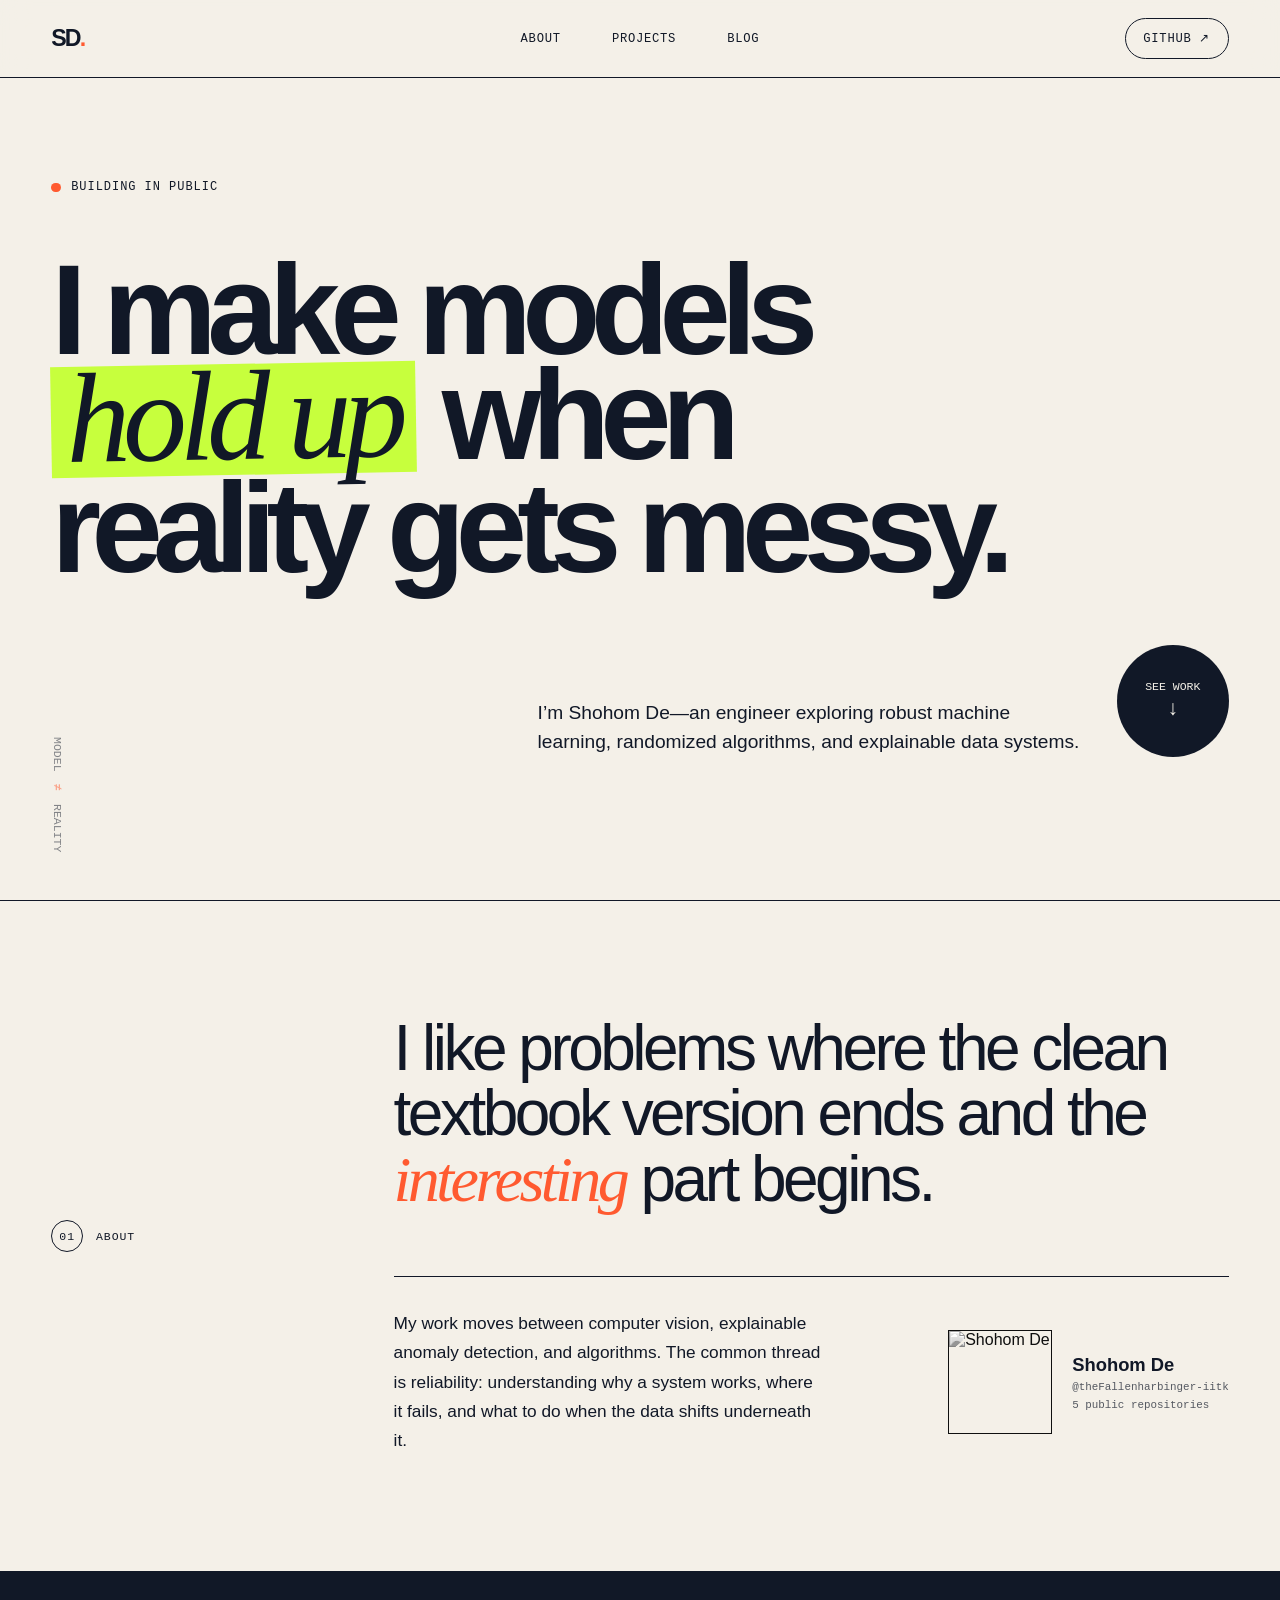
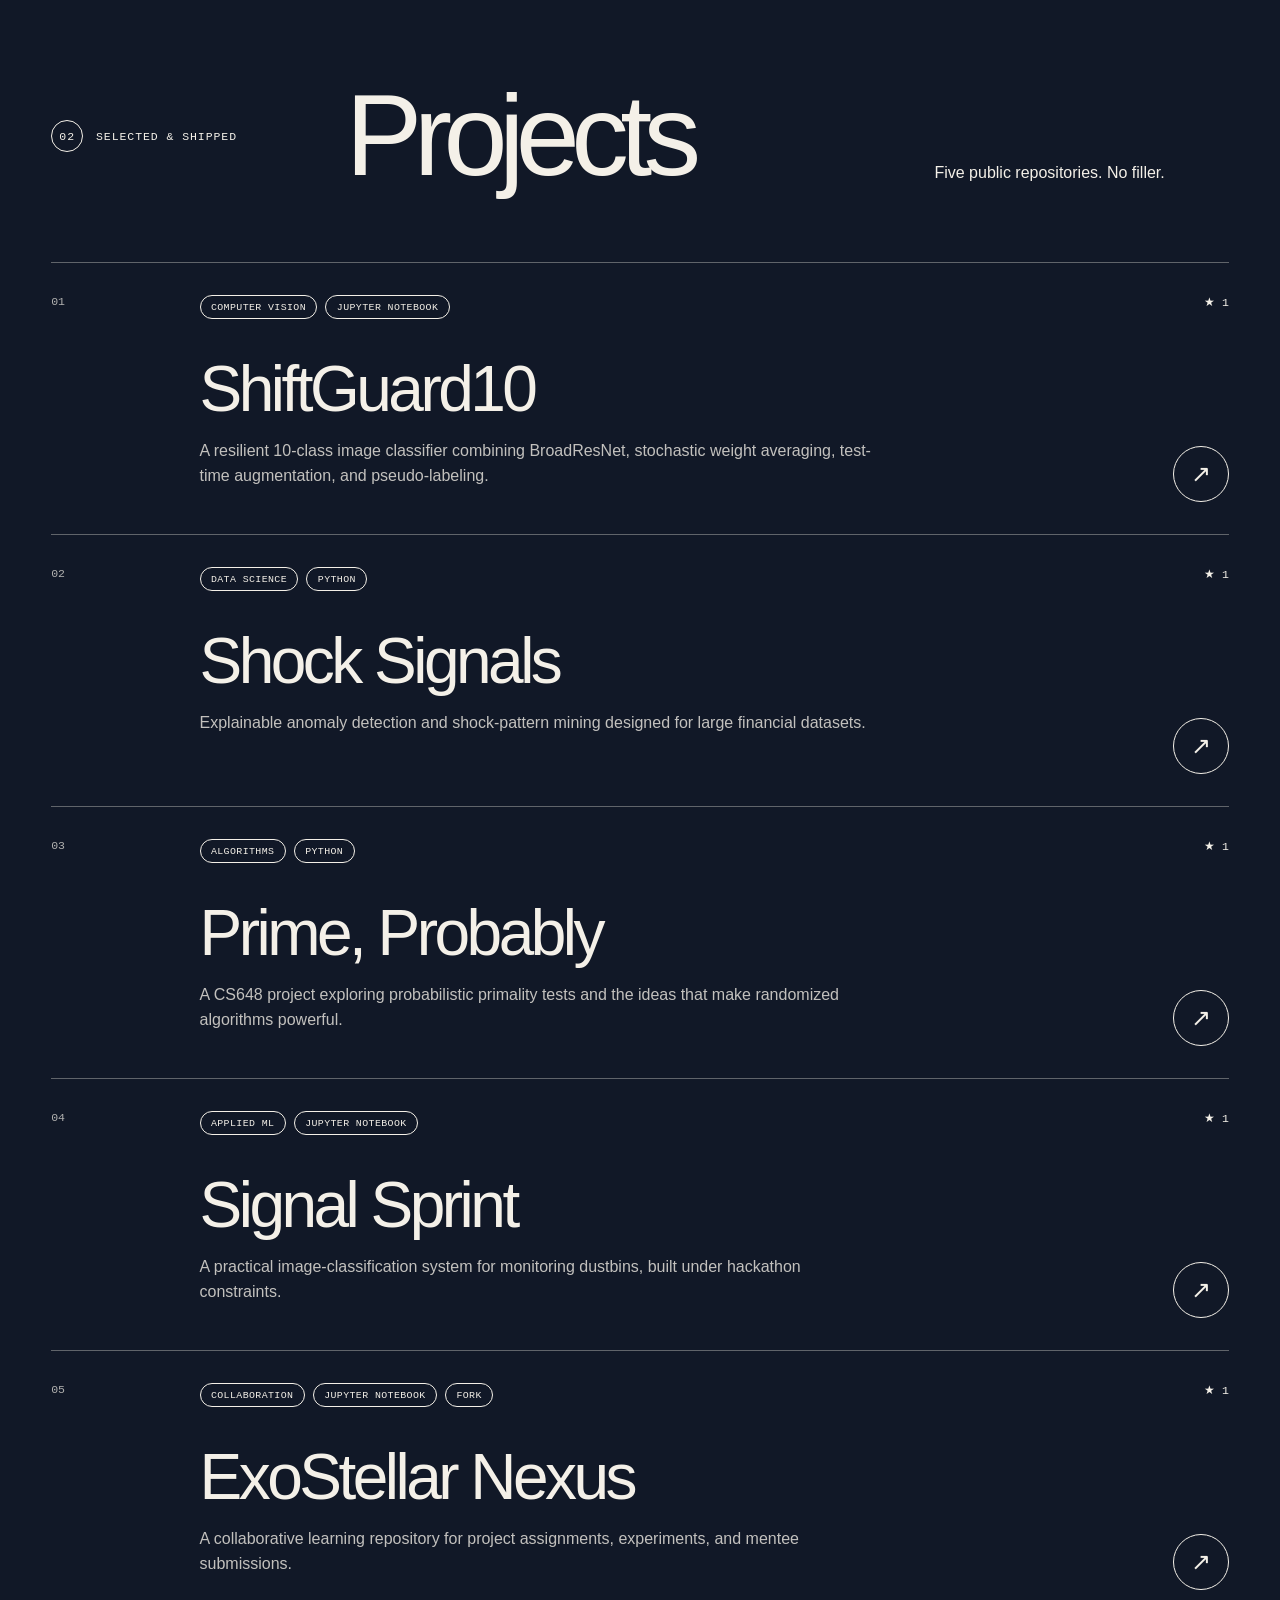
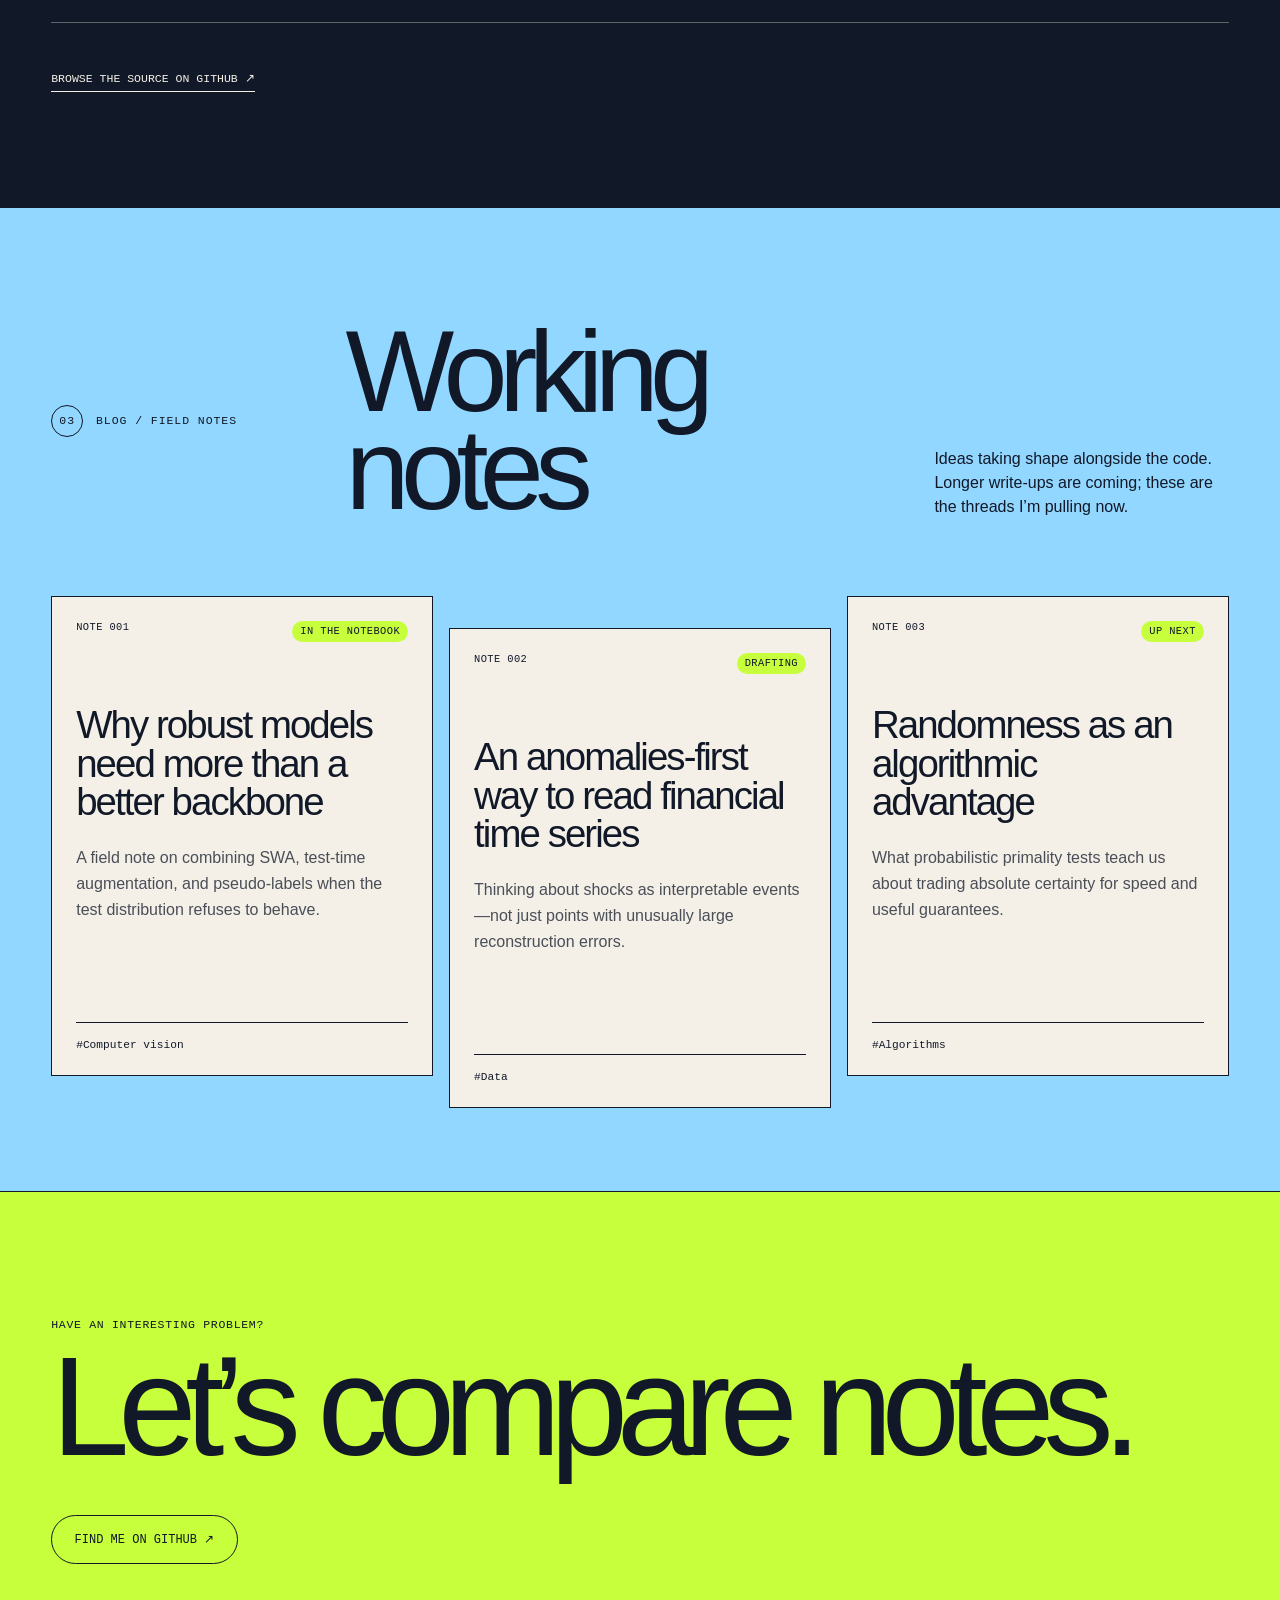
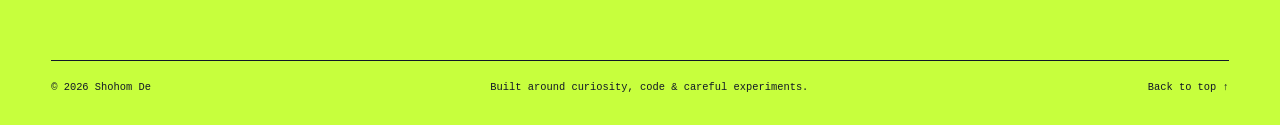
==== index.html @ b5e23b14 "Publish portfolio" ====
<!doctype html>
<html lang="en">
<head>
  <meta charset="utf-8">
  <meta name="viewport" content="width=device-width, initial-scale=1">
  <title>Shohom De — Machine Learning & Algorithms</title>
  <meta name="description" content="A portfolio of robust machine learning, algorithms, anomaly detection, and applied AI experiments by Shohom De.">
  <link rel="canonical" href="https://thefallenharbinger-iitk.github.io/">
  <meta property="og:type" content="website">
  <meta property="og:title" content="Shohom De — Machine Learning & Algorithms">
  <meta property="og:description" content="Models, algorithms, and experiments built for messy real-world data.">
  <meta property="og:url" content="https://thefallenharbinger-iitk.github.io/">
  <meta property="og:image" content="https://thefallenharbinger-iitk.github.io/og.png">
  <meta name="twitter:card" content="summary_large_image">
  <meta name="twitter:title" content="Shohom De — Machine Learning & Algorithms">
  <meta name="twitter:description" content="Models, algorithms, and experiments built for messy real-world data.">
  <meta name="twitter:image" content="https://thefallenharbinger-iitk.github.io/og.png">
  <link rel="stylesheet" href="./styles.css">
</head>
<body>
<main><header class="site-header"><a class="wordmark" href="#top" aria-label="Shohom De, home">SD<span class="wordmark-dot">.</span></a><nav aria-label="Main navigation"><a href="#about">About</a><a href="#projects">Projects</a><a href="#notes">Blog</a></nav><a class="header-cta" href="https://github.com/theFallenharbinger-iitk" target="_blank" rel="noreferrer">GitHub <span aria-hidden="true">↗</span></a></header><section class="hero" id="top"><div class="hero-kicker"><span class="pulse"></span>Building in public</div><h1>I make models<br/><span>hold up</span> when<br/>reality gets messy.</h1><div class="hero-bottom"><p>I’m Shohom De—an engineer exploring robust machine learning, randomized algorithms, and explainable data systems.</p><a class="circle-link" href="#projects" aria-label="See my projects"><span>See work</span><span aria-hidden="true">↓</span></a></div><div class="hero-code" aria-hidden="true"><span>MODEL</span><strong>≠</strong><span>REALITY</span></div></section><section class="about section-pad" id="about"><div class="section-label"><span>01</span><p>About</p></div><div class="about-copy"><p class="big-copy">I like problems where the clean textbook version ends and the <em>interesting</em> part begins.</p><div class="about-grid"><p>My work moves between computer vision, explainable anomaly detection, and algorithms. The common thread is reliability: understanding why a system works, where it fails, and what to do when the data shifts underneath it.</p><div class="profile-card"><img src="https://avatars.githubusercontent.com/u/153289495?v=4" alt="Shohom De" width="160" height="160"/><div><strong>Shohom De</strong><span>@theFallenharbinger-iitk</span><span>5 public repositories</span></div></div></div></div></section><section class="projects section-pad" id="projects"><div class="section-heading"><div class="section-label"><span>02</span><p>Selected &amp; shipped</p></div><h2>Projects</h2><p>Five public repositories. No filler.</p></div><div class="project-list"><a class="project-card lime" href="https://github.com/theFallenharbinger-iitk/ShiftGuard10-Robust-Image-Classification" target="_blank" rel="noreferrer"><div class="project-index">01</div><div class="project-main"><div class="project-tags"><span>Computer vision</span><span>Jupyter Notebook</span></div><h3>ShiftGuard10</h3><p>A resilient 10-class image classifier combining BroadResNet, stochastic weight averaging, test-time augmentation, and pseudo-labeling.</p></div><div class="project-meta"><span>★ 1</span><span class="project-arrow"><span aria-hidden="true">↗</span></span></div></a><a class="project-card blue" href="https://github.com/theFallenharbinger-iitk/anamoly-detection-and-shock-detection-in-big-financial-datasets" target="_blank" rel="noreferrer"><div class="project-index">02</div><div class="project-main"><div class="project-tags"><span>Data science</span><span>Python</span></div><h3>Shock Signals</h3><p>Explainable anomaly detection and shock-pattern mining designed for large financial datasets.</p></div><div class="project-meta"><span>★ 1</span><span class="project-arrow"><span aria-hidden="true">↗</span></span></div></a><a class="project-card orange" href="https://github.com/theFallenharbinger-iitk/Randomised-Algorithms-CS648-project" target="_blank" rel="noreferrer"><div class="project-index">03</div><div class="project-main"><div class="project-tags"><span>Algorithms</span><span>Python</span></div><h3>Prime, Probably</h3><p>A CS648 project exploring probabilistic primality tests and the ideas that make randomized algorithms powerful.</p></div><div class="project-meta"><span>★ 1</span><span class="project-arrow"><span aria-hidden="true">↗</span></span></div></a><a class="project-card pink" href="https://github.com/theFallenharbinger-iitk/signalsprint-hackathon" target="_blank" rel="noreferrer"><div class="project-index">04</div><div class="project-main"><div class="project-tags"><span>Applied ML</span><span>Jupyter Notebook</span></div><h3>Signal Sprint</h3><p>A practical image-classification system for monitoring dustbins, built under hackathon constraints.</p></div><div class="project-meta"><span>★ 1</span><span class="project-arrow"><span aria-hidden="true">↗</span></span></div></a><a class="project-card violet" href="https://github.com/theFallenharbinger-iitk/ExoStellar_Nexus" target="_blank" rel="noreferrer"><div class="project-index">05</div><div class="project-main"><div class="project-tags"><span>Collaboration</span><span>Jupyter Notebook</span><span>Fork</span></div><h3>ExoStellar Nexus</h3><p>A collaborative learning repository for project assignments, experiments, and mentee submissions.</p></div><div class="project-meta"><span>★ 1</span><span class="project-arrow"><span aria-hidden="true">↗</span></span></div></a></div><a class="text-link" href="https://github.com/theFallenharbinger-iitk?tab=repositories" target="_blank" rel="noreferrer">Browse the source on GitHub <span aria-hidden="true">↗</span></a></section><section class="notes section-pad" id="notes"><div class="section-heading notes-heading"><div class="section-label"><span>03</span><p>Blog / field notes</p></div><h2>Working notes</h2><p>Ideas taking shape alongside the code. Longer write-ups are coming; these are the threads I’m pulling now.</p></div><div class="notes-grid"><article class="note-card"><div class="note-top"><span>NOTE 001</span><span>In the notebook</span></div><h3>Why robust models need more than a better backbone</h3><p>A field note on combining SWA, test-time augmentation, and pseudo-labels when the test distribution refuses to behave.</p><div class="note-tag">#Computer vision</div></article><article class="note-card"><div class="note-top"><span>NOTE 002</span><span>Drafting</span></div><h3>An anomalies-first way to read financial time series</h3><p>Thinking about shocks as interpretable events—not just points with unusually large reconstruction errors.</p><div class="note-tag">#Data</div></article><article class="note-card"><div class="note-top"><span>NOTE 003</span><span>Up next</span></div><h3>Randomness as an algorithmic advantage</h3><p>What probabilistic primality tests teach us about trading absolute certainty for speed and useful guarantees.</p><div class="note-tag">#Algorithms</div></article></div></section><footer><div><p>Have an interesting problem?</p><h2>Let’s compare notes.</h2></div><a class="footer-link" href="https://github.com/theFallenharbinger-iitk" target="_blank" rel="noreferrer">Find me on GitHub <span aria-hidden="true">↗</span></a><div class="footer-bottom"><span>© 2026 Shohom De</span><span>Built around curiosity, code &amp; careful experiments.</span><a href="#top">Back to top ↑</a></div></footer></main>
</body>
</html>
---- styles.css ----
:root {
  --font-display: "Arial", "Helvetica Neue", sans-serif;
  --font-mono: "SFMono-Regular", Consolas, "Liberation Mono", monospace;
  --ink: #111827;
  --paper: #f4f0e8;
  --lime: #c7ff3d;
  --blue: #92d7ff;
  --orange: #ff9f58;
  --pink: #ff8bc2;
  --violet: #b8a4ff;
}

* { box-sizing: border-box; }
html { scroll-behavior: smooth; }
body {
  margin: 0;
  background: var(--paper);
  color: var(--ink);
  font-family: var(--font-display), sans-serif;
}
a { color: inherit; text-decoration: none; }
::selection { background: var(--lime); color: var(--ink); }

.site-header {
  align-items: center;
  backdrop-filter: blur(14px);
  background: rgba(244, 240, 232, 0.92);
  border-bottom: 1px solid var(--ink);
  display: grid;
  grid-template-columns: 1fr auto 1fr;
  min-height: 78px;
  padding: 0 4vw;
  position: sticky;
  top: 0;
  z-index: 20;
}
.wordmark {
  font-size: 1.45rem;
  font-weight: 700;
  letter-spacing: -0.08em;
  justify-self: start;
}
.wordmark-dot { color: #ff5a30; }
nav { display: flex; gap: clamp(1.4rem, 4vw, 4rem); }
nav a, .header-cta {
  font-family: var(--font-mono), monospace;
  font-size: 0.76rem;
  font-weight: 500;
  letter-spacing: 0.06em;
  text-transform: uppercase;
}
nav a { position: relative; }
nav a::after {
  background: var(--ink);
  bottom: -0.4rem;
  content: "";
  height: 1px;
  left: 0;
  position: absolute;
  transform: scaleX(0);
  transform-origin: right;
  transition: transform 180ms ease;
  width: 100%;
}
nav a:hover::after, nav a:focus-visible::after {
  transform: scaleX(1);
  transform-origin: left;
}
.header-cta {
  border: 1px solid var(--ink);
  border-radius: 999px;
  justify-self: end;
  padding: 0.75rem 1.1rem;
  transition: background 160ms ease, color 160ms ease;
}
.header-cta:hover, .header-cta:focus-visible {
  background: var(--ink);
  color: var(--paper);
}

.hero {
  min-height: calc(100vh - 78px);
  overflow: hidden;
  padding: clamp(4rem, 8vw, 8rem) 4vw 3rem;
  position: relative;
}
.hero-kicker {
  align-items: center;
  display: flex;
  font-family: var(--font-mono), monospace;
  font-size: 0.75rem;
  gap: 0.65rem;
  letter-spacing: 0.08em;
  text-transform: uppercase;
}
.pulse {
  animation: pulse 2s infinite;
  background: #ff5a30;
  border-radius: 50%;
  height: 0.6rem;
  width: 0.6rem;
}
@keyframes pulse {
  50% { box-shadow: 0 0 0 7px rgba(255, 90, 48, 0); }
  0%, 100% { box-shadow: 0 0 0 0 rgba(255, 90, 48, 0.35); }
}
.hero h1 {
  font-size: clamp(3.9rem, 10vw, 10.5rem);
  font-weight: 600;
  letter-spacing: -0.075em;
  line-height: 0.82;
  margin: clamp(2.5rem, 5vw, 5rem) 0;
  max-width: 1500px;
  position: relative;
  z-index: 2;
}
.hero h1 span {
  background: var(--lime);
  display: inline-block;
  font-family: Georgia, "Times New Roman", serif;
  font-style: italic;
  font-weight: 400;
  letter-spacing: -0.06em;
  padding: 0 0.12em 0.05em;
  transform: rotate(-1deg);
}
.hero-bottom {
  align-items: end;
  display: flex;
  gap: 2rem;
  justify-content: space-between;
  margin-left: min(38vw, 34rem);
  position: relative;
  z-index: 2;
}
.hero-bottom p {
  font-size: clamp(1rem, 1.5vw, 1.35rem);
  line-height: 1.5;
  margin: 0;
  max-width: 35rem;
}
.circle-link {
  align-items: center;
  background: var(--ink);
  border-radius: 50%;
  color: var(--paper);
  display: flex;
  flex: 0 0 auto;
  flex-direction: column;
  font-family: var(--font-mono), monospace;
  font-size: 0.72rem;
  height: 7rem;
  justify-content: center;
  text-transform: uppercase;
  transition: transform 180ms ease, background 180ms ease, color 180ms ease;
  width: 7rem;
}
.circle-link:hover, .circle-link:focus-visible {
  background: var(--lime);
  color: var(--ink);
  transform: rotate(6deg) scale(1.04);
}
.circle-link span:last-child { font-size: 1.3rem; margin-top: 0.3rem; }
.hero-code {
  bottom: 3rem;
  display: flex;
  font-family: var(--font-mono), monospace;
  font-size: clamp(0.65rem, 0.9vw, 0.8rem);
  gap: 0.8rem;
  left: 4vw;
  opacity: 0.5;
  position: absolute;
  writing-mode: vertical-rl;
}
.hero-code strong { color: #ff5a30; }

.section-pad {
  border-top: 1px solid var(--ink);
  padding: clamp(5rem, 9vw, 9rem) 4vw;
}
.section-label {
  align-items: center;
  display: flex;
  font-family: var(--font-mono), monospace;
  font-size: 0.72rem;
  gap: 0.8rem;
  letter-spacing: 0.08em;
  text-transform: uppercase;
}
.section-label span {
  align-items: center;
  border: 1px solid currentColor;
  border-radius: 50%;
  display: flex;
  height: 2rem;
  justify-content: center;
  width: 2rem;
}
.section-label p { margin: 0; }
.about {
  display: grid;
  gap: 4rem;
  grid-template-columns: minmax(10rem, 1fr) 3fr;
}
.about-copy { max-width: 1150px; }
.big-copy {
  font-size: clamp(2.3rem, 5vw, 5.5rem);
  font-weight: 500;
  letter-spacing: -0.055em;
  line-height: 1.02;
  margin: 0;
}
.big-copy em {
  color: #ff5a30;
  font-family: Georgia, "Times New Roman", serif;
  font-weight: 400;
}
.about-grid {
  border-top: 1px solid var(--ink);
  display: grid;
  gap: 3rem;
  grid-template-columns: 1.2fr 1fr;
  margin-top: 4rem;
  padding-top: 2rem;
}
.about-grid > p {
  font-size: 1.08rem;
  line-height: 1.7;
  margin: 0;
  max-width: 38rem;
}
.profile-card {
  align-items: center;
  display: flex;
  gap: 1.25rem;
  justify-self: end;
}
.profile-card img {
  border: 1px solid var(--ink);
  filter: grayscale(1) contrast(1.08);
  height: 6.5rem;
  object-fit: cover;
  width: 6.5rem;
}
.profile-card div { display: flex; flex-direction: column; gap: 0.35rem; }
.profile-card strong { font-size: 1.15rem; }
.profile-card span {
  font-family: var(--font-mono), monospace;
  font-size: 0.68rem;
  opacity: 0.7;
}

.projects { background: var(--ink); color: var(--paper); }
.section-heading {
  display: grid;
  grid-template-columns: 1fr 2fr 1fr;
  margin-bottom: clamp(3rem, 6vw, 6rem);
}
.section-heading h2 {
  font-size: clamp(4rem, 9vw, 9rem);
  font-weight: 500;
  letter-spacing: -0.075em;
  line-height: 0.85;
  margin: 0;
}
.section-heading > p {
  align-self: end;
  font-size: 1rem;
  line-height: 1.5;
  margin: 0;
  max-width: 16rem;
}
.project-list { border-top: 1px solid rgba(244, 240, 232, 0.35); }
.project-card {
  border-bottom: 1px solid rgba(244, 240, 232, 0.35);
  display: grid;
  gap: 2rem;
  grid-template-columns: 0.35fr 2.5fr 0.5fr;
  min-height: 17rem;
  overflow: hidden;
  padding: 2rem 0;
  position: relative;
  transition: color 180ms ease, padding 180ms ease;
}
.project-card::before {
  background: var(--accent);
  content: "";
  inset: 0;
  position: absolute;
  transform: translateX(-102%);
  transition: transform 280ms cubic-bezier(.2,.7,.2,1);
}
.project-card:hover::before, .project-card:focus-visible::before { transform: translateX(0); }
.project-card:hover, .project-card:focus-visible {
  color: var(--ink);
  padding-left: 1.25rem;
  padding-right: 1.25rem;
}
.project-card.lime { --accent: var(--lime); }
.project-card.blue { --accent: var(--blue); }
.project-card.orange { --accent: var(--orange); }
.project-card.pink { --accent: var(--pink); }
.project-card.violet { --accent: var(--violet); }
.project-card > * { position: relative; z-index: 1; }
.project-index {
  font-family: var(--font-mono), monospace;
  font-size: 0.72rem;
  opacity: 0.7;
}
.project-tags { display: flex; flex-wrap: wrap; gap: 0.5rem; }
.project-tags span {
  border: 1px solid currentColor;
  border-radius: 999px;
  font-family: var(--font-mono), monospace;
  font-size: 0.62rem;
  letter-spacing: 0.04em;
  padding: 0.35rem 0.65rem;
  text-transform: uppercase;
}
.project-main h3 {
  font-size: clamp(2.3rem, 5vw, 5rem);
  font-weight: 500;
  letter-spacing: -0.055em;
  line-height: 0.95;
  margin: 2.5rem 0 1.2rem;
}
.project-main p {
  font-size: 1rem;
  line-height: 1.55;
  margin: 0;
  max-width: 42rem;
  opacity: 0.78;
}
.project-meta {
  align-items: flex-end;
  display: flex;
  flex-direction: column;
  font-family: var(--font-mono), monospace;
  font-size: 0.72rem;
  justify-content: space-between;
}
.project-arrow {
  align-items: center;
  border: 1px solid currentColor;
  border-radius: 50%;
  display: flex;
  font-family: var(--font-display), sans-serif;
  font-size: 1.5rem;
  height: 3.5rem;
  justify-content: center;
  width: 3.5rem;
}
.text-link {
  border-bottom: 1px solid currentColor;
  display: inline-block;
  font-family: var(--font-mono), monospace;
  font-size: 0.72rem;
  margin-top: 3rem;
  padding-bottom: 0.35rem;
  text-transform: uppercase;
}

.notes { background: var(--blue); }
.notes-heading { grid-template-columns: 1fr 2fr 1fr; }
.notes-heading > p { max-width: 20rem; }
.notes-grid { display: grid; gap: 1rem; grid-template-columns: repeat(3, 1fr); }
.note-card {
  background: var(--paper);
  border: 1px solid var(--ink);
  display: flex;
  flex-direction: column;
  min-height: 30rem;
  padding: 1.5rem;
  transition: transform 180ms ease, box-shadow 180ms ease;
}
.note-card:nth-child(2) { transform: translateY(2rem); }
.note-card:hover { box-shadow: 9px 9px 0 var(--ink); transform: translate(-4px, -4px); }
.note-card:nth-child(2):hover { transform: translate(-4px, calc(2rem - 4px)); }
.note-top {
  display: flex;
  font-family: var(--font-mono), monospace;
  font-size: 0.65rem;
  justify-content: space-between;
  letter-spacing: 0.04em;
  text-transform: uppercase;
}
.note-top span:last-child {
  background: var(--lime);
  border-radius: 999px;
  padding: 0.3rem 0.5rem;
}
.note-card h3 {
  font-size: clamp(2rem, 3vw, 3.2rem);
  font-weight: 500;
  letter-spacing: -0.05em;
  line-height: 1;
  margin: 4rem 0 1.5rem;
}
.note-card > p { line-height: 1.6; margin: 0; opacity: 0.75; }
.note-tag {
  border-top: 1px solid var(--ink);
  font-family: var(--font-mono), monospace;
  font-size: 0.7rem;
  margin-top: auto;
  padding-top: 1rem;
}

footer {
  background: var(--lime);
  border-top: 1px solid var(--ink);
  padding: clamp(5rem, 9vw, 9rem) 4vw 2rem;
}
footer > div:first-child p {
  font-family: var(--font-mono), monospace;
  font-size: 0.72rem;
  letter-spacing: 0.06em;
  text-transform: uppercase;
}
footer h2 {
  font-size: clamp(4rem, 11vw, 11rem);
  font-weight: 500;
  letter-spacing: -0.08em;
  line-height: 0.85;
  margin: 1rem 0 3rem;
}
.footer-link {
  border: 1px solid var(--ink);
  border-radius: 999px;
  display: inline-block;
  font-family: var(--font-mono), monospace;
  font-size: 0.75rem;
  padding: 1rem 1.4rem;
  text-transform: uppercase;
  transition: background 160ms ease, color 160ms ease;
}
.footer-link:hover, .footer-link:focus-visible { background: var(--ink); color: var(--lime); }
.footer-bottom {
  border-top: 1px solid var(--ink);
  display: flex;
  font-family: var(--font-mono), monospace;
  font-size: 0.65rem;
  justify-content: space-between;
  margin-top: 6rem;
  padding-top: 1.25rem;
}
:focus-visible { outline: 3px solid #ff5a30; outline-offset: 4px; }

@media (max-width: 800px) {
  .site-header { grid-template-columns: 1fr auto; min-height: 68px; }
  nav { display: none; }
  .hero { min-height: calc(100vh - 68px); padding-top: 4rem; }
  .hero h1 { font-size: clamp(3.5rem, 16vw, 6rem); line-height: 0.86; }
  .hero-bottom { align-items: flex-start; flex-direction: column; margin-left: 0; }
  .hero-code { display: none; }
  .about, .section-heading, .notes-heading { grid-template-columns: 1fr; }
  .about { gap: 2.5rem; }
  .about-grid { grid-template-columns: 1fr; }
  .profile-card { justify-self: start; }
  .section-heading { gap: 2rem; }
  .project-card { gap: 1rem; grid-template-columns: auto 1fr; min-height: 0; }
  .project-main h3 { margin-top: 2rem; }
  .project-meta { display: none; }
  .notes-grid { grid-template-columns: 1fr; }
  .note-card, .note-card:nth-child(2) { min-height: 26rem; transform: none; }
  .note-card:nth-child(2):hover { transform: translate(-4px, -4px); }
  .footer-bottom { flex-direction: column; gap: 0.75rem; }
}

@media (prefers-reduced-motion: reduce) {
  html { scroll-behavior: auto; }
  *, *::before, *::after {
    animation-duration: 0.01ms !important;
    animation-iteration-count: 1 !important;
    transition-duration: 0.01ms !important;
  }
}
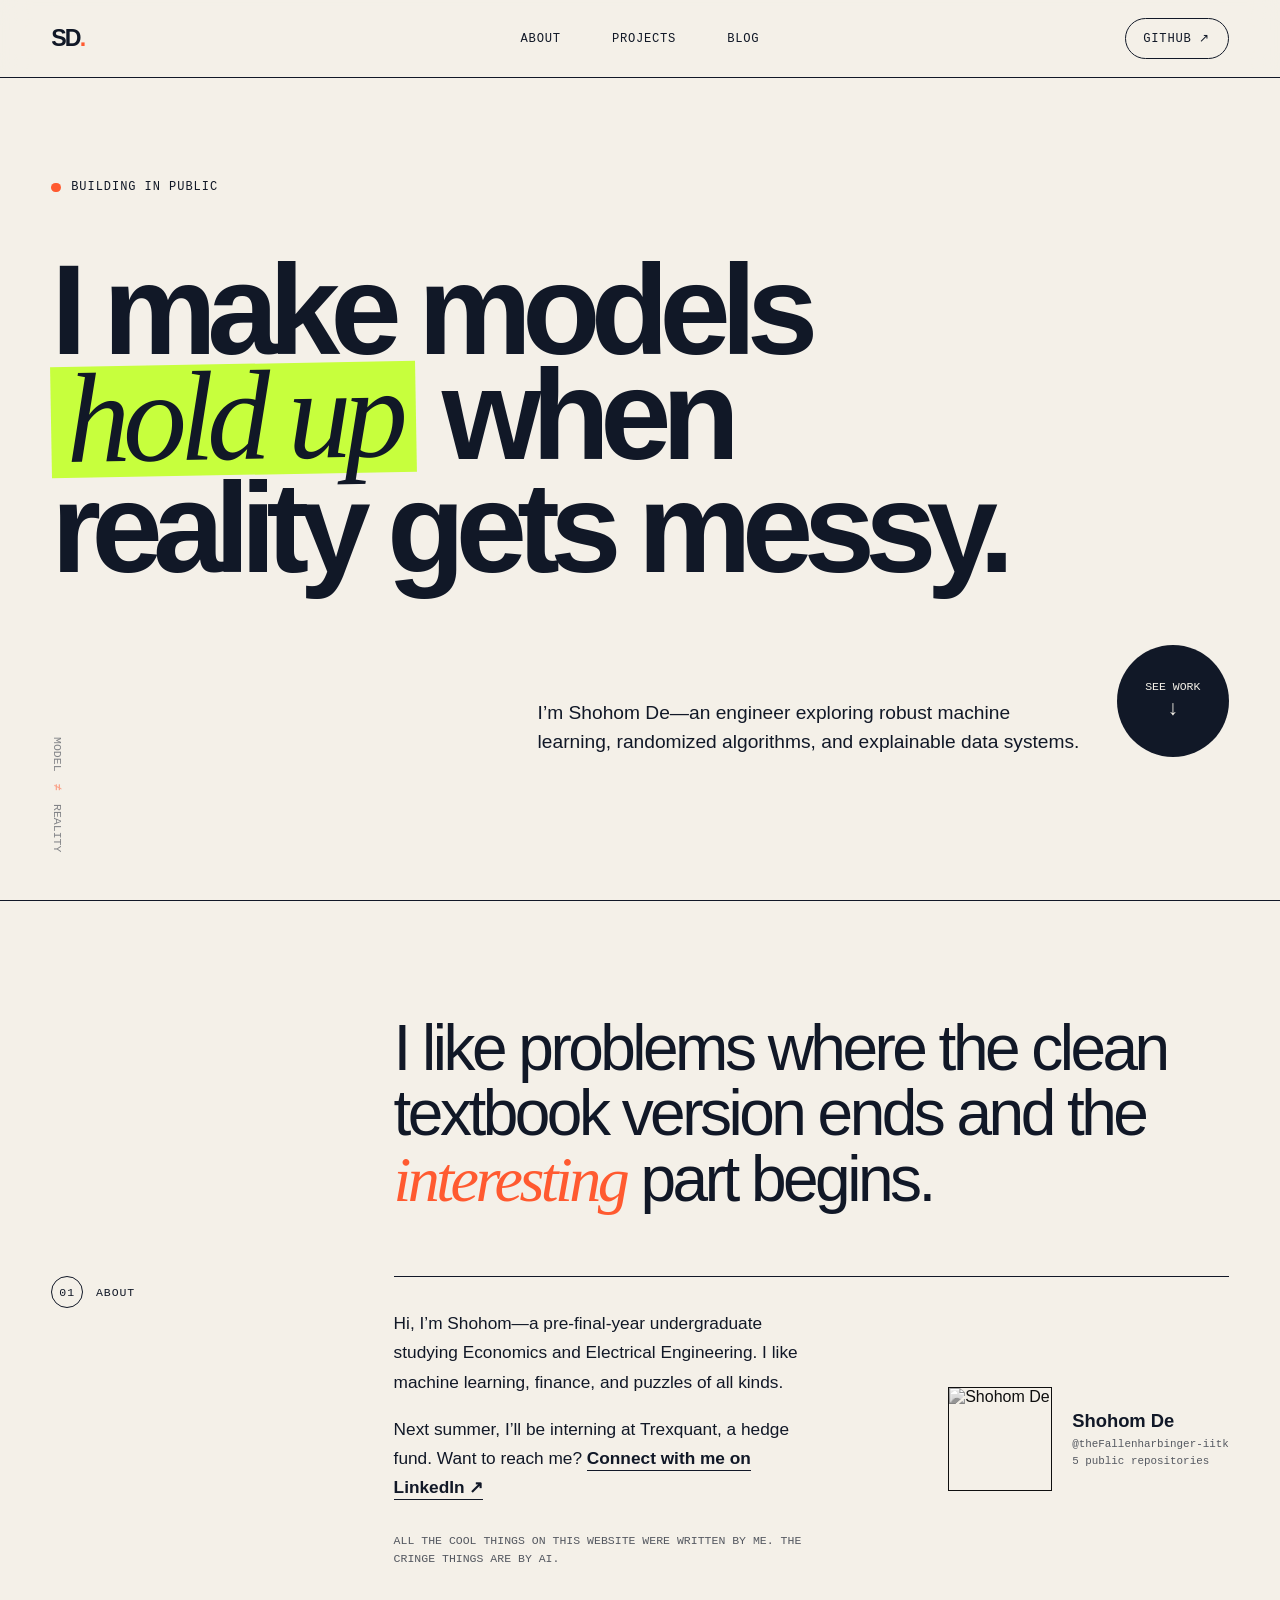
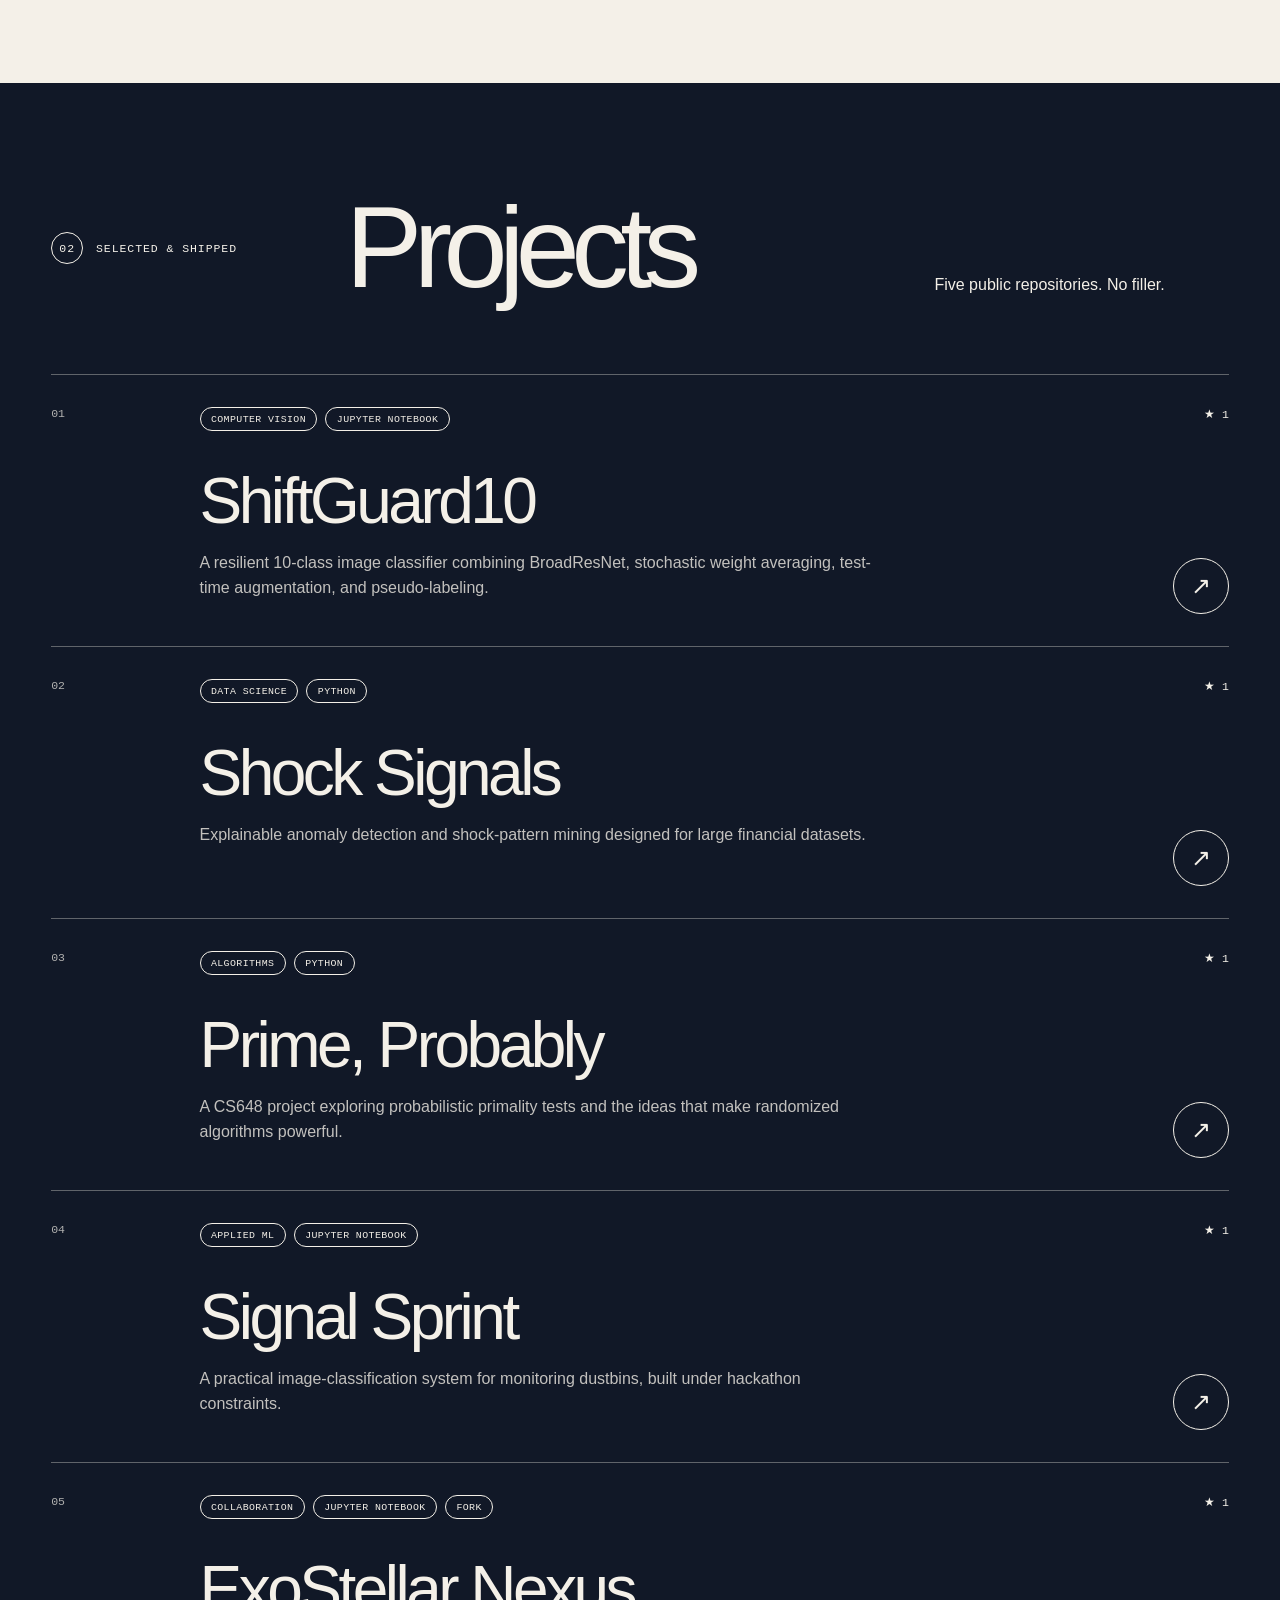
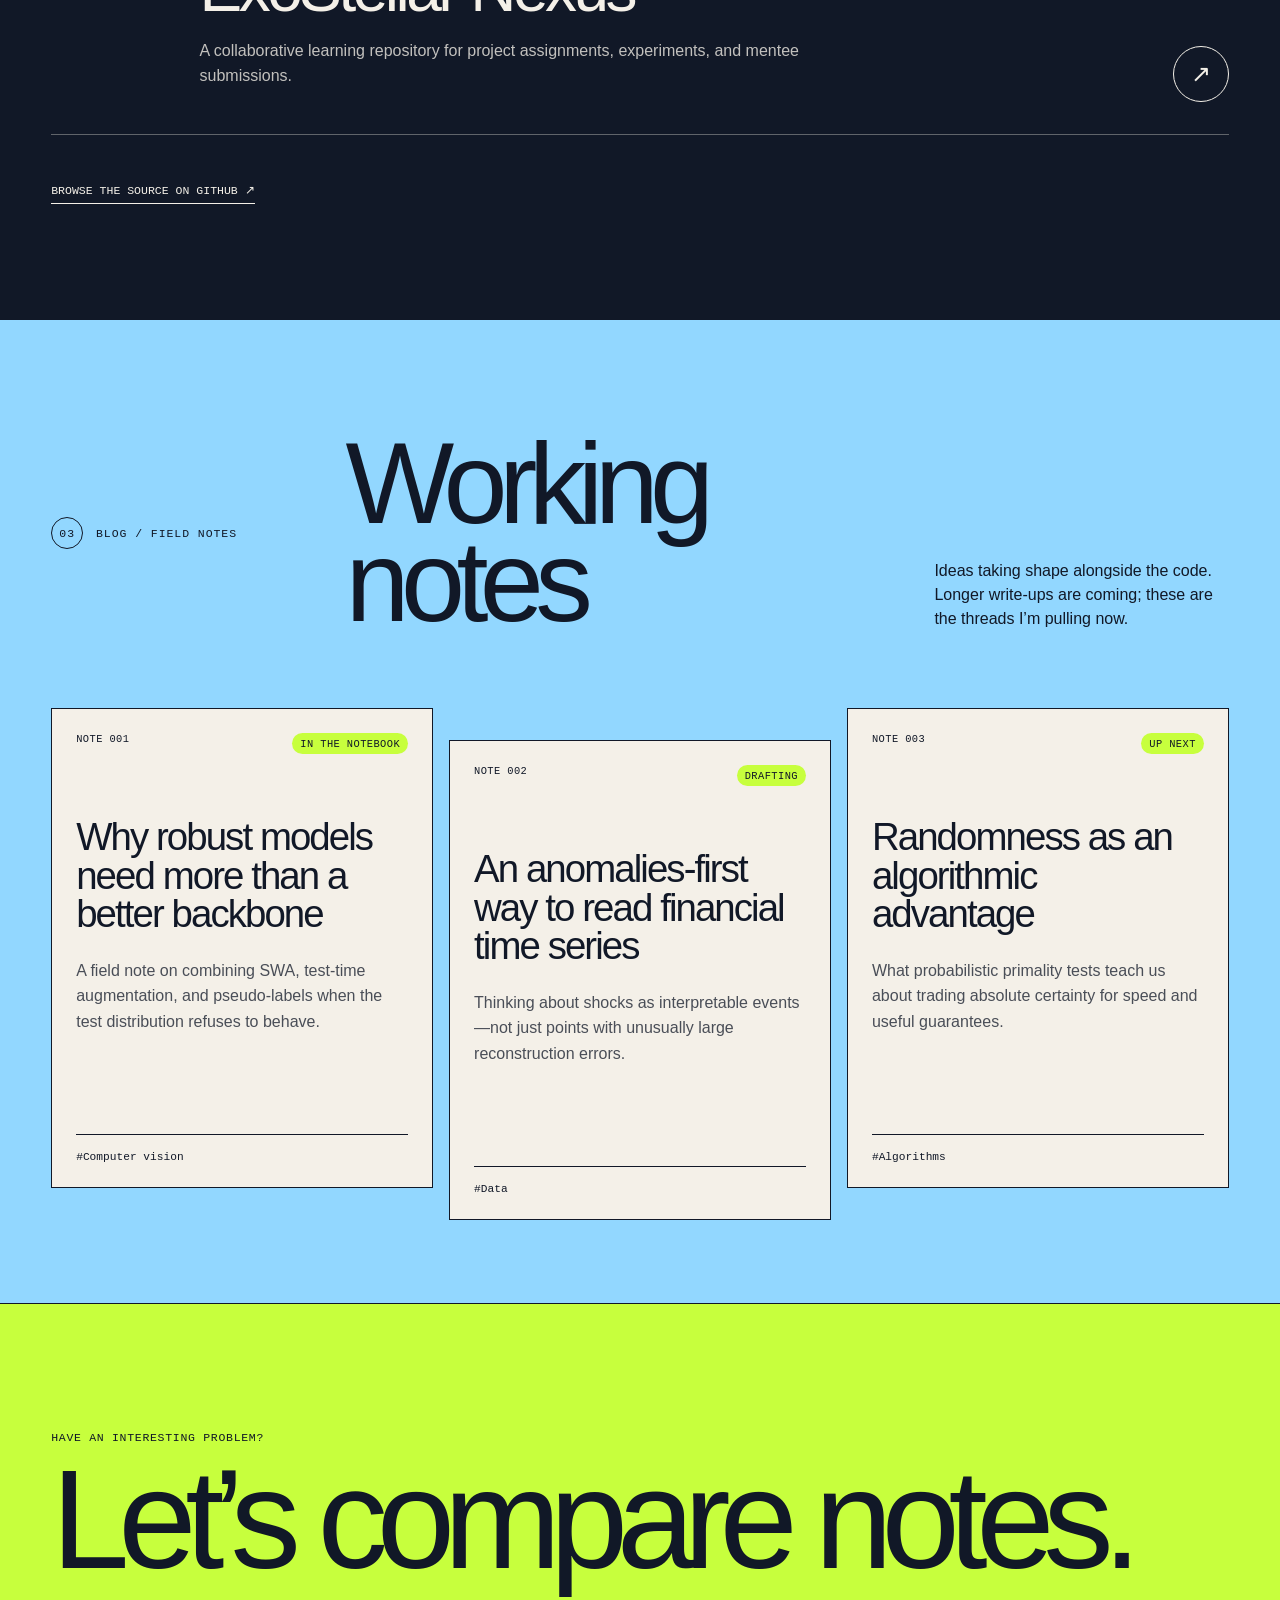
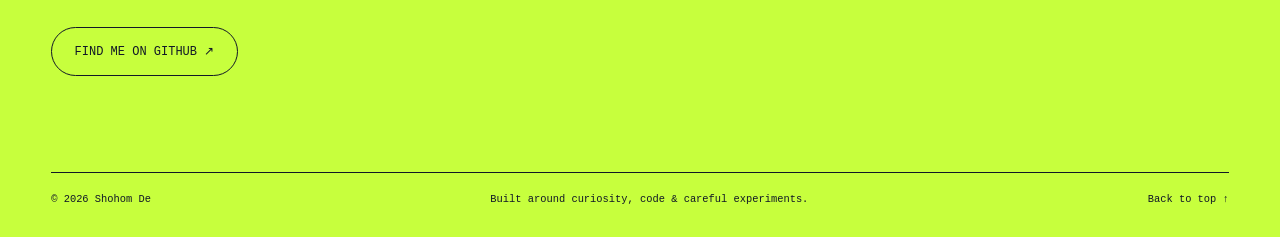
==== commit cf53f146: "Update about section" ====
--- a/index.html
+++ b/index.html
@@ -18,6 +18,6 @@
   <link rel="stylesheet" href="./styles.css">
 </head>
 <body>
-<main><header class="site-header"><a class="wordmark" href="#top" aria-label="Shohom De, home">SD<span class="wordmark-dot">.</span></a><nav aria-label="Main navigation"><a href="#about">About</a><a href="#projects">Projects</a><a href="#notes">Blog</a></nav><a class="header-cta" href="https://github.com/theFallenharbinger-iitk" target="_blank" rel="noreferrer">GitHub <span aria-hidden="true">↗</span></a></header><section class="hero" id="top"><div class="hero-kicker"><span class="pulse"></span>Building in public</div><h1>I make models<br/><span>hold up</span> when<br/>reality gets messy.</h1><div class="hero-bottom"><p>I’m Shohom De—an engineer exploring robust machine learning, randomized algorithms, and explainable data systems.</p><a class="circle-link" href="#projects" aria-label="See my projects"><span>See work</span><span aria-hidden="true">↓</span></a></div><div class="hero-code" aria-hidden="true"><span>MODEL</span><strong>≠</strong><span>REALITY</span></div></section><section class="about section-pad" id="about"><div class="section-label"><span>01</span><p>About</p></div><div class="about-copy"><p class="big-copy">I like problems where the clean textbook version ends and the <em>interesting</em> part begins.</p><div class="about-grid"><p>My work moves between computer vision, explainable anomaly detection, and algorithms. The common thread is reliability: understanding why a system works, where it fails, and what to do when the data shifts underneath it.</p><div class="profile-card"><img src="https://avatars.githubusercontent.com/u/153289495?v=4" alt="Shohom De" width="160" height="160"/><div><strong>Shohom De</strong><span>@theFallenharbinger-iitk</span><span>5 public repositories</span></div></div></div></div></section><section class="projects section-pad" id="projects"><div class="section-heading"><div class="section-label"><span>02</span><p>Selected &amp; shipped</p></div><h2>Projects</h2><p>Five public repositories. No filler.</p></div><div class="project-list"><a class="project-card lime" href="https://github.com/theFallenharbinger-iitk/ShiftGuard10-Robust-Image-Classification" target="_blank" rel="noreferrer"><div class="project-index">01</div><div class="project-main"><div class="project-tags"><span>Computer vision</span><span>Jupyter Notebook</span></div><h3>ShiftGuard10</h3><p>A resilient 10-class image classifier combining BroadResNet, stochastic weight averaging, test-time augmentation, and pseudo-labeling.</p></div><div class="project-meta"><span>★ 1</span><span class="project-arrow"><span aria-hidden="true">↗</span></span></div></a><a class="project-card blue" href="https://github.com/theFallenharbinger-iitk/anamoly-detection-and-shock-detection-in-big-financial-datasets" target="_blank" rel="noreferrer"><div class="project-index">02</div><div class="project-main"><div class="project-tags"><span>Data science</span><span>Python</span></div><h3>Shock Signals</h3><p>Explainable anomaly detection and shock-pattern mining designed for large financial datasets.</p></div><div class="project-meta"><span>★ 1</span><span class="project-arrow"><span aria-hidden="true">↗</span></span></div></a><a class="project-card orange" href="https://github.com/theFallenharbinger-iitk/Randomised-Algorithms-CS648-project" target="_blank" rel="noreferrer"><div class="project-index">03</div><div class="project-main"><div class="project-tags"><span>Algorithms</span><span>Python</span></div><h3>Prime, Probably</h3><p>A CS648 project exploring probabilistic primality tests and the ideas that make randomized algorithms powerful.</p></div><div class="project-meta"><span>★ 1</span><span class="project-arrow"><span aria-hidden="true">↗</span></span></div></a><a class="project-card pink" href="https://github.com/theFallenharbinger-iitk/signalsprint-hackathon" target="_blank" rel="noreferrer"><div class="project-index">04</div><div class="project-main"><div class="project-tags"><span>Applied ML</span><span>Jupyter Notebook</span></div><h3>Signal Sprint</h3><p>A practical image-classification system for monitoring dustbins, built under hackathon constraints.</p></div><div class="project-meta"><span>★ 1</span><span class="project-arrow"><span aria-hidden="true">↗</span></span></div></a><a class="project-card violet" href="https://github.com/theFallenharbinger-iitk/ExoStellar_Nexus" target="_blank" rel="noreferrer"><div class="project-index">05</div><div class="project-main"><div class="project-tags"><span>Collaboration</span><span>Jupyter Notebook</span><span>Fork</span></div><h3>ExoStellar Nexus</h3><p>A collaborative learning repository for project assignments, experiments, and mentee submissions.</p></div><div class="project-meta"><span>★ 1</span><span class="project-arrow"><span aria-hidden="true">↗</span></span></div></a></div><a class="text-link" href="https://github.com/theFallenharbinger-iitk?tab=repositories" target="_blank" rel="noreferrer">Browse the source on GitHub <span aria-hidden="true">↗</span></a></section><section class="notes section-pad" id="notes"><div class="section-heading notes-heading"><div class="section-label"><span>03</span><p>Blog / field notes</p></div><h2>Working notes</h2><p>Ideas taking shape alongside the code. Longer write-ups are coming; these are the threads I’m pulling now.</p></div><div class="notes-grid"><article class="note-card"><div class="note-top"><span>NOTE 001</span><span>In the notebook</span></div><h3>Why robust models need more than a better backbone</h3><p>A field note on combining SWA, test-time augmentation, and pseudo-labels when the test distribution refuses to behave.</p><div class="note-tag">#Computer vision</div></article><article class="note-card"><div class="note-top"><span>NOTE 002</span><span>Drafting</span></div><h3>An anomalies-first way to read financial time series</h3><p>Thinking about shocks as interpretable events—not just points with unusually large reconstruction errors.</p><div class="note-tag">#Data</div></article><article class="note-card"><div class="note-top"><span>NOTE 003</span><span>Up next</span></div><h3>Randomness as an algorithmic advantage</h3><p>What probabilistic primality tests teach us about trading absolute certainty for speed and useful guarantees.</p><div class="note-tag">#Algorithms</div></article></div></section><footer><div><p>Have an interesting problem?</p><h2>Let’s compare notes.</h2></div><a class="footer-link" href="https://github.com/theFallenharbinger-iitk" target="_blank" rel="noreferrer">Find me on GitHub <span aria-hidden="true">↗</span></a><div class="footer-bottom"><span>© 2026 Shohom De</span><span>Built around curiosity, code &amp; careful experiments.</span><a href="#top">Back to top ↑</a></div></footer></main>
+<main><header class="site-header"><a class="wordmark" href="#top" aria-label="Shohom De, home">SD<span class="wordmark-dot">.</span></a><nav aria-label="Main navigation"><a href="#about">About</a><a href="#projects">Projects</a><a href="#notes">Blog</a></nav><a class="header-cta" href="https://github.com/theFallenharbinger-iitk" target="_blank" rel="noreferrer">GitHub <span aria-hidden="true">↗</span></a></header><section class="hero" id="top"><div class="hero-kicker"><span class="pulse"></span>Building in public</div><h1>I make models<br/><span>hold up</span> when<br/>reality gets messy.</h1><div class="hero-bottom"><p>I’m Shohom De—an engineer exploring robust machine learning, randomized algorithms, and explainable data systems.</p><a class="circle-link" href="#projects" aria-label="See my projects"><span>See work</span><span aria-hidden="true">↓</span></a></div><div class="hero-code" aria-hidden="true"><span>MODEL</span><strong>≠</strong><span>REALITY</span></div></section><section class="about section-pad" id="about"><div class="section-label"><span>01</span><p>About</p></div><div class="about-copy"><p class="big-copy">I like problems where the clean textbook version ends and the <em>interesting</em> part begins.</p><div class="about-grid"><div class="about-bio"><p>Hi, I’m Shohom—a pre-final-year undergraduate studying Economics and Electrical Engineering. I like machine learning, finance, and puzzles of all kinds.</p><p>Next summer, I’ll be interning at Trexquant, a hedge fund. Want to reach me? <a href="https://www.linkedin.com/in/shohom-de-4378b4236/" target="_blank" rel="noreferrer">Connect with me on LinkedIn <span aria-hidden="true">↗</span></a></p><p class="about-aside">All the cool things on this website were written by me. The cringe things are by AI.</p></div><div class="profile-card"><img src="https://avatars.githubusercontent.com/u/153289495?v=4" alt="Shohom De" width="160" height="160"/><div><strong>Shohom De</strong><span>@theFallenharbinger-iitk</span><span>5 public repositories</span></div></div></div></div></section><section class="projects section-pad" id="projects"><div class="section-heading"><div class="section-label"><span>02</span><p>Selected &amp; shipped</p></div><h2>Projects</h2><p>Five public repositories. No filler.</p></div><div class="project-list"><a class="project-card lime" href="https://github.com/theFallenharbinger-iitk/ShiftGuard10-Robust-Image-Classification" target="_blank" rel="noreferrer"><div class="project-index">01</div><div class="project-main"><div class="project-tags"><span>Computer vision</span><span>Jupyter Notebook</span></div><h3>ShiftGuard10</h3><p>A resilient 10-class image classifier combining BroadResNet, stochastic weight averaging, test-time augmentation, and pseudo-labeling.</p></div><div class="project-meta"><span>★ 1</span><span class="project-arrow"><span aria-hidden="true">↗</span></span></div></a><a class="project-card blue" href="https://github.com/theFallenharbinger-iitk/anamoly-detection-and-shock-detection-in-big-financial-datasets" target="_blank" rel="noreferrer"><div class="project-index">02</div><div class="project-main"><div class="project-tags"><span>Data science</span><span>Python</span></div><h3>Shock Signals</h3><p>Explainable anomaly detection and shock-pattern mining designed for large financial datasets.</p></div><div class="project-meta"><span>★ 1</span><span class="project-arrow"><span aria-hidden="true">↗</span></span></div></a><a class="project-card orange" href="https://github.com/theFallenharbinger-iitk/Randomised-Algorithms-CS648-project" target="_blank" rel="noreferrer"><div class="project-index">03</div><div class="project-main"><div class="project-tags"><span>Algorithms</span><span>Python</span></div><h3>Prime, Probably</h3><p>A CS648 project exploring probabilistic primality tests and the ideas that make randomized algorithms powerful.</p></div><div class="project-meta"><span>★ 1</span><span class="project-arrow"><span aria-hidden="true">↗</span></span></div></a><a class="project-card pink" href="https://github.com/theFallenharbinger-iitk/signalsprint-hackathon" target="_blank" rel="noreferrer"><div class="project-index">04</div><div class="project-main"><div class="project-tags"><span>Applied ML</span><span>Jupyter Notebook</span></div><h3>Signal Sprint</h3><p>A practical image-classification system for monitoring dustbins, built under hackathon constraints.</p></div><div class="project-meta"><span>★ 1</span><span class="project-arrow"><span aria-hidden="true">↗</span></span></div></a><a class="project-card violet" href="https://github.com/theFallenharbinger-iitk/ExoStellar_Nexus" target="_blank" rel="noreferrer"><div class="project-index">05</div><div class="project-main"><div class="project-tags"><span>Collaboration</span><span>Jupyter Notebook</span><span>Fork</span></div><h3>ExoStellar Nexus</h3><p>A collaborative learning repository for project assignments, experiments, and mentee submissions.</p></div><div class="project-meta"><span>★ 1</span><span class="project-arrow"><span aria-hidden="true">↗</span></span></div></a></div><a class="text-link" href="https://github.com/theFallenharbinger-iitk?tab=repositories" target="_blank" rel="noreferrer">Browse the source on GitHub <span aria-hidden="true">↗</span></a></section><section class="notes section-pad" id="notes"><div class="section-heading notes-heading"><div class="section-label"><span>03</span><p>Blog / field notes</p></div><h2>Working notes</h2><p>Ideas taking shape alongside the code. Longer write-ups are coming; these are the threads I’m pulling now.</p></div><div class="notes-grid"><article class="note-card"><div class="note-top"><span>NOTE 001</span><span>In the notebook</span></div><h3>Why robust models need more than a better backbone</h3><p>A field note on combining SWA, test-time augmentation, and pseudo-labels when the test distribution refuses to behave.</p><div class="note-tag">#Computer vision</div></article><article class="note-card"><div class="note-top"><span>NOTE 002</span><span>Drafting</span></div><h3>An anomalies-first way to read financial time series</h3><p>Thinking about shocks as interpretable events—not just points with unusually large reconstruction errors.</p><div class="note-tag">#Data</div></article><article class="note-card"><div class="note-top"><span>NOTE 003</span><span>Up next</span></div><h3>Randomness as an algorithmic advantage</h3><p>What probabilistic primality tests teach us about trading absolute certainty for speed and useful guarantees.</p><div class="note-tag">#Algorithms</div></article></div></section><footer><div><p>Have an interesting problem?</p><h2>Let’s compare notes.</h2></div><a class="footer-link" href="https://github.com/theFallenharbinger-iitk" target="_blank" rel="noreferrer">Find me on GitHub <span aria-hidden="true">↗</span></a><div class="footer-bottom"><span>© 2026 Shohom De</span><span>Built around curiosity, code &amp; careful experiments.</span><a href="#top">Back to top ↑</a></div></footer></main>
 </body>
 </html>
--- a/styles.css
+++ b/styles.css
@@ -225,11 +225,33 @@
   margin-top: 4rem;
   padding-top: 2rem;
 }
-.about-grid > p {
+.about-bio {
+  display: grid;
+  gap: 1.1rem;
+}
+.about-bio p {
   font-size: 1.08rem;
   line-height: 1.7;
   margin: 0;
   max-width: 38rem;
+}
+.about-bio a {
+  border-bottom: 1px solid currentColor;
+  font-weight: 600;
+  padding-bottom: 0.1rem;
+}
+.about-bio a:hover,
+.about-bio a:focus-visible {
+  background: var(--lime);
+}
+.about-bio .about-aside {
+  font-family: var(--font-mono), monospace;
+  font-size: 0.72rem;
+  line-height: 1.55;
+  margin-top: 0.75rem;
+  max-width: 30rem;
+  opacity: 0.7;
+  text-transform: uppercase;
 }
 .profile-card {
   align-items: center;
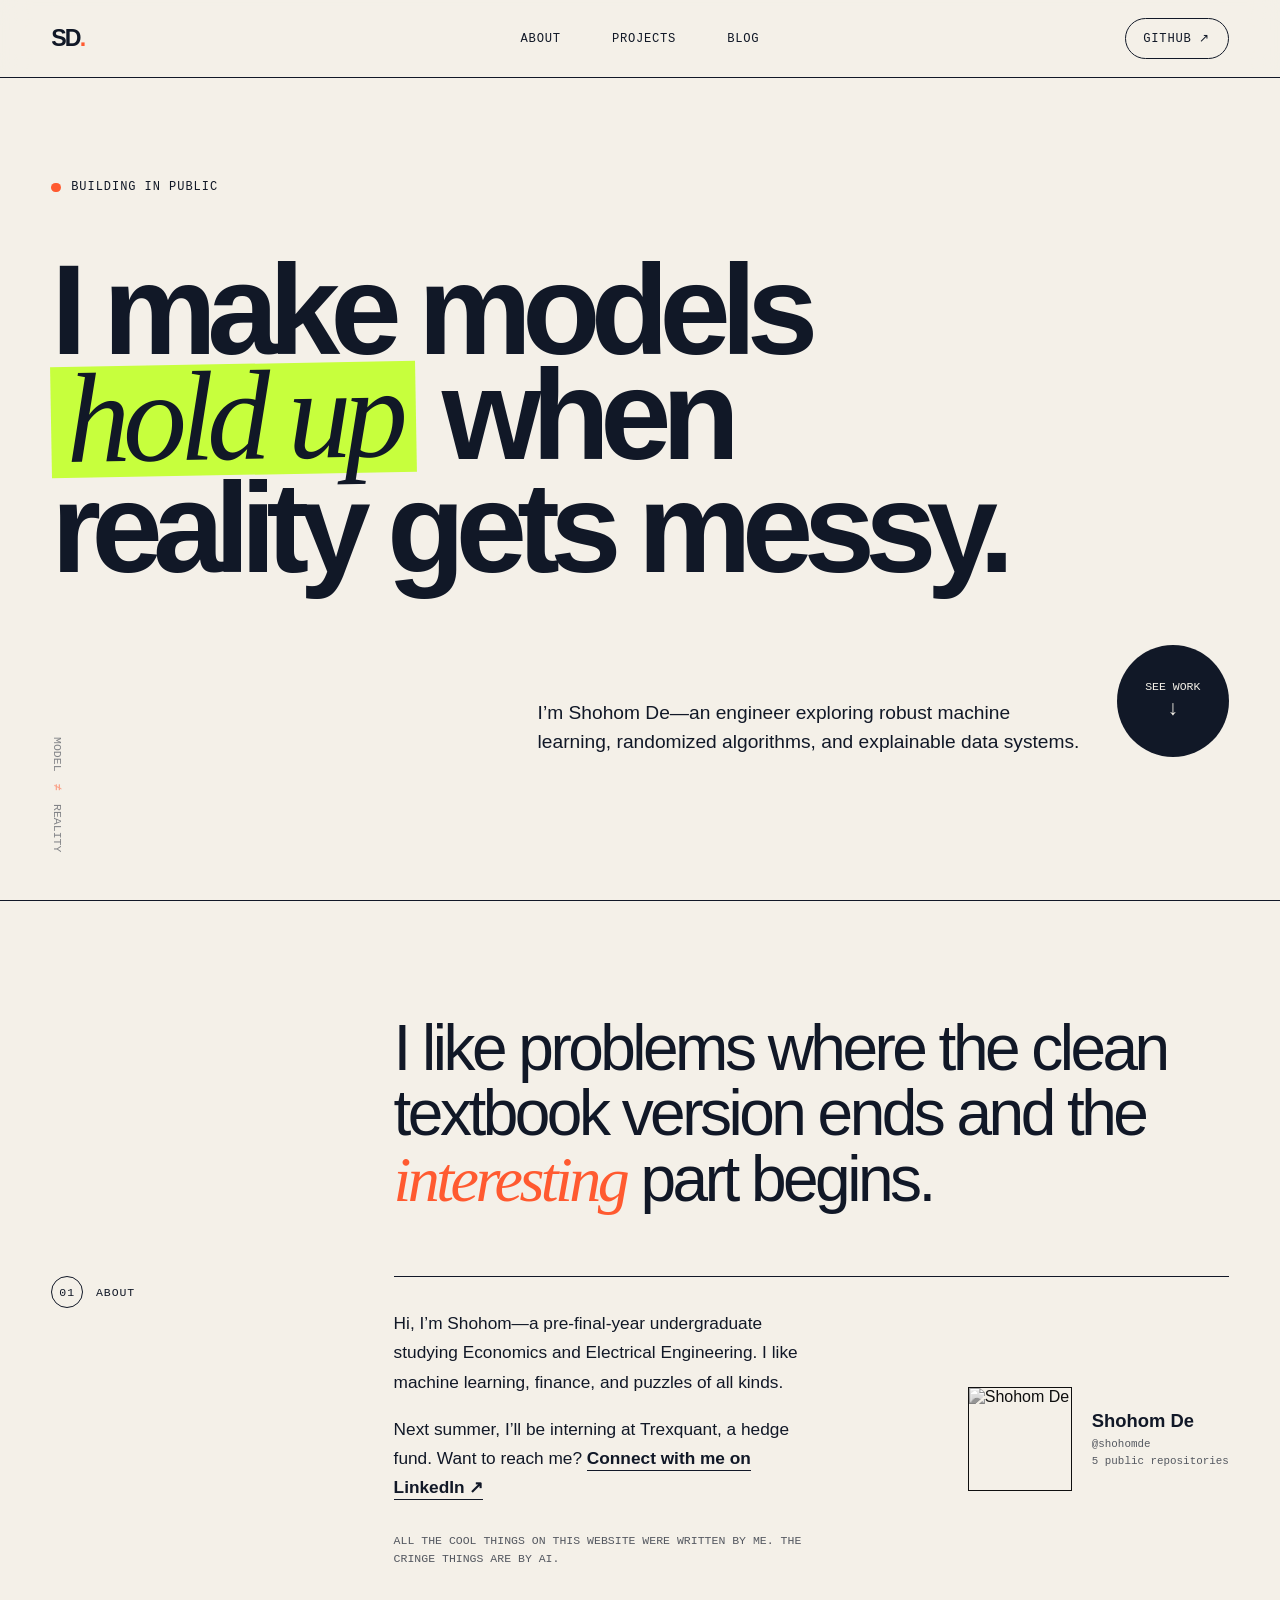
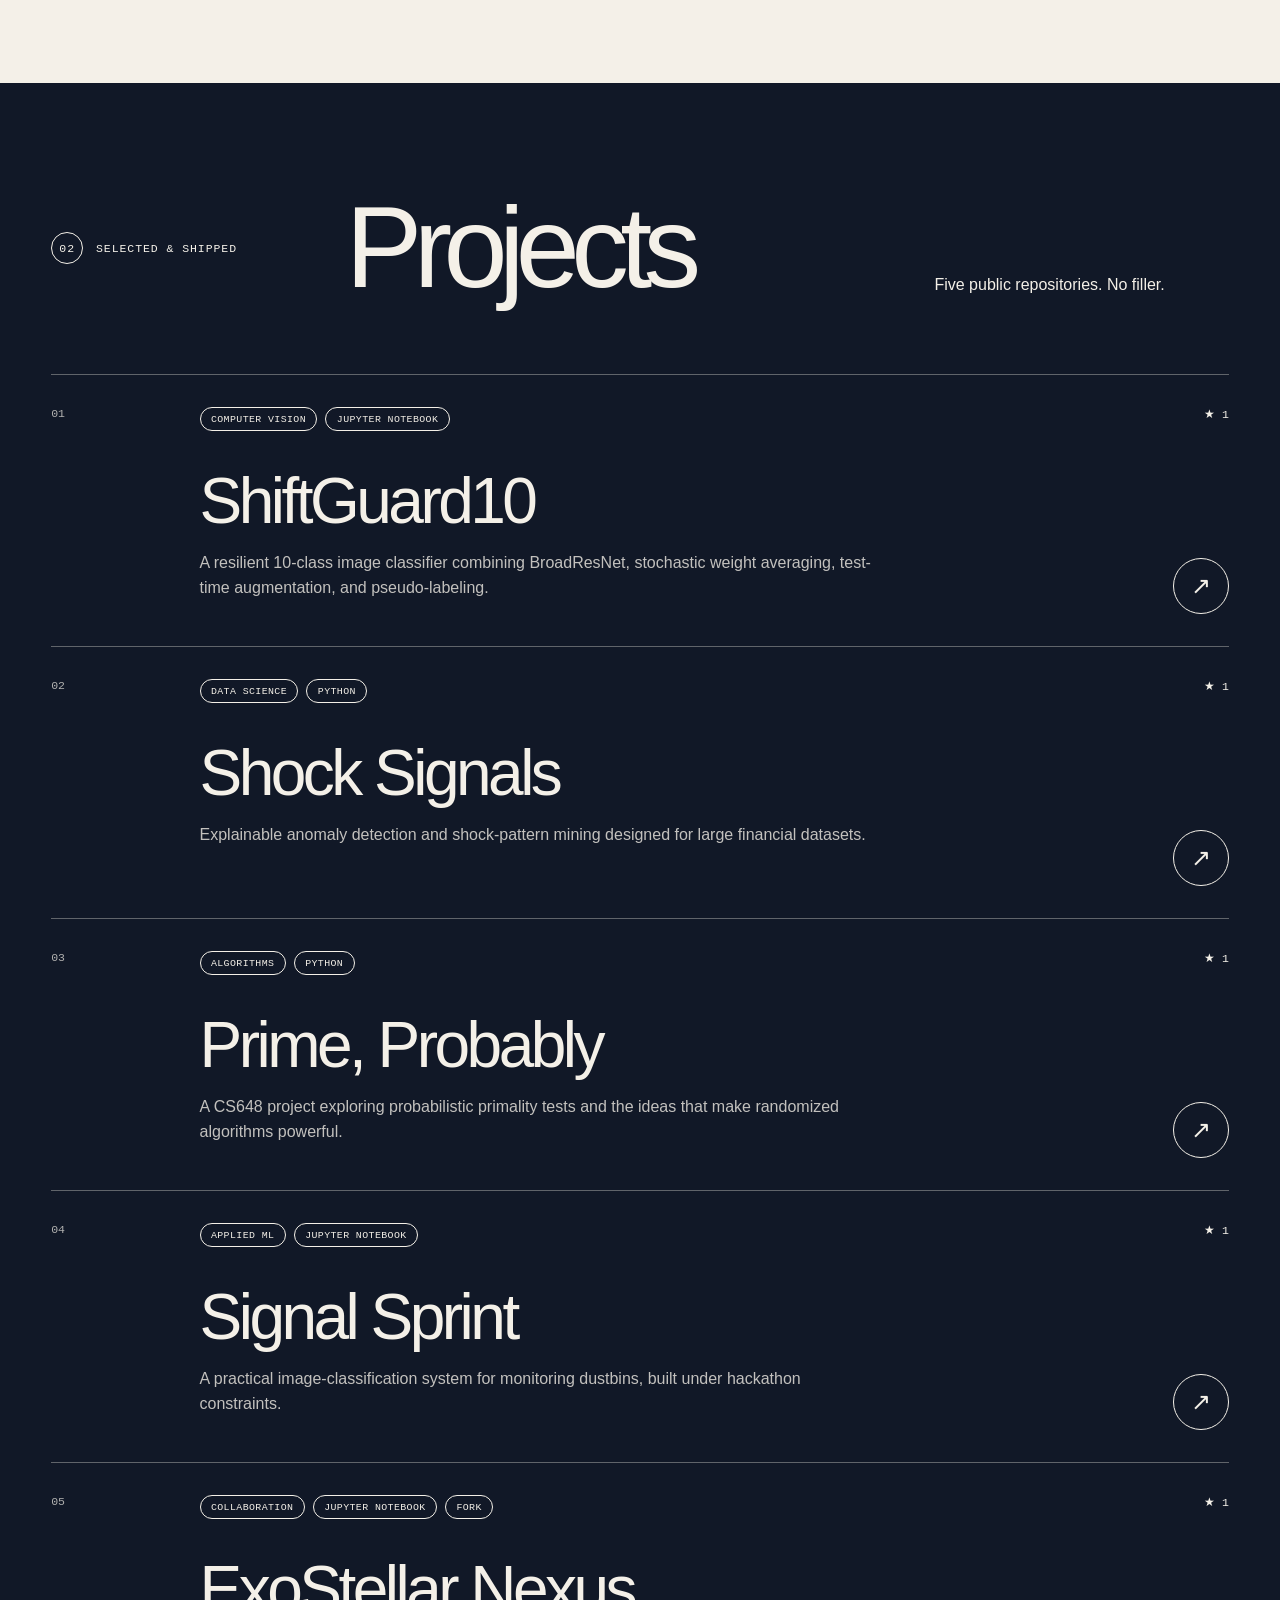
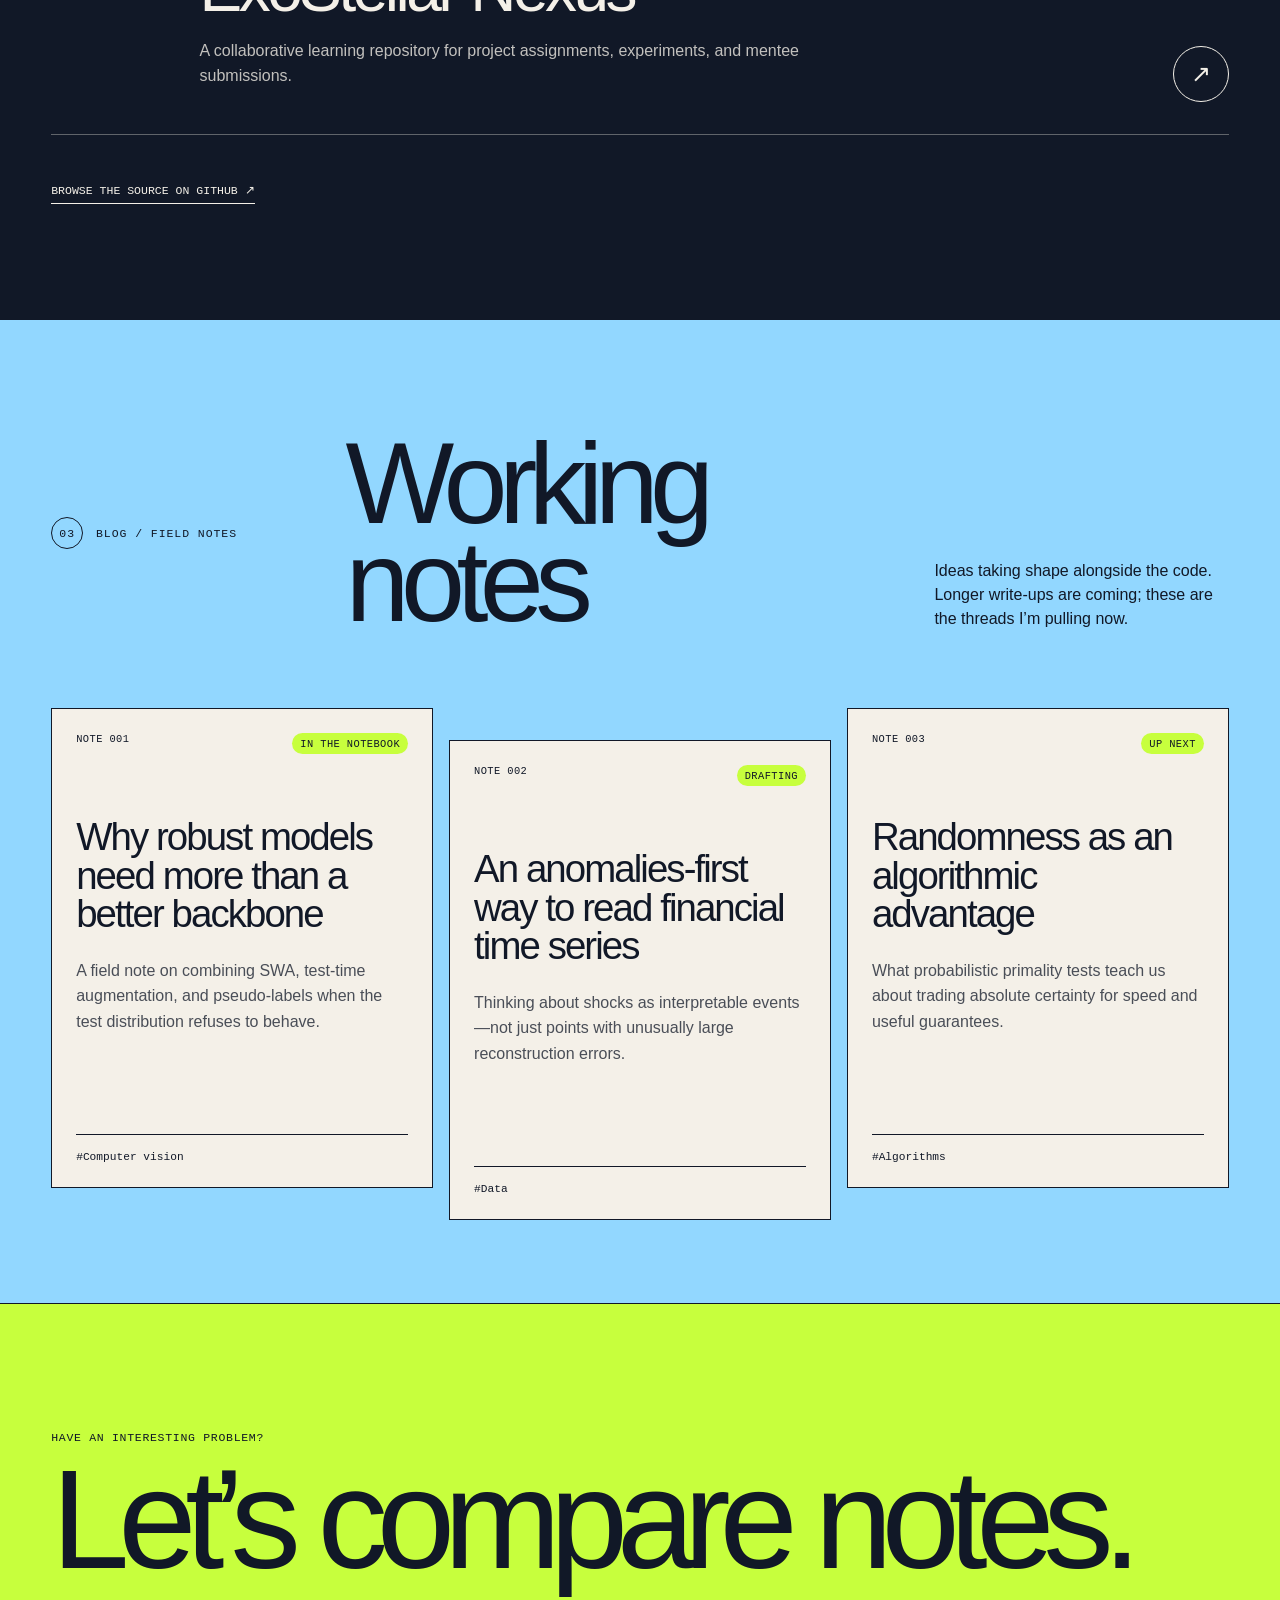
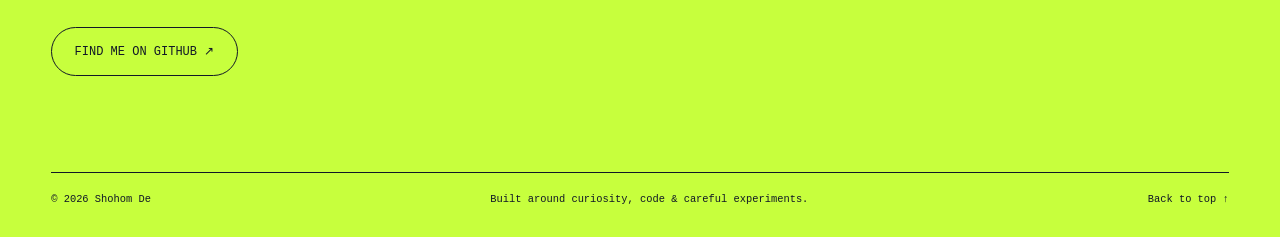
==== commit 7946e8ff: "Migrate site to shohomde.github.io" ====
--- a/index.html
+++ b/index.html
@@ -5,19 +5,40 @@
   <meta name="viewport" content="width=device-width, initial-scale=1">
   <title>Shohom De — Machine Learning & Algorithms</title>
   <meta name="description" content="A portfolio of robust machine learning, algorithms, anomaly detection, and applied AI experiments by Shohom De.">
-  <link rel="canonical" href="https://thefallenharbinger-iitk.github.io/">
+  <link rel="canonical" href="https://shohomde.github.io/">
   <meta property="og:type" content="website">
   <meta property="og:title" content="Shohom De — Machine Learning & Algorithms">
   <meta property="og:description" content="Models, algorithms, and experiments built for messy real-world data.">
-  <meta property="og:url" content="https://thefallenharbinger-iitk.github.io/">
-  <meta property="og:image" content="https://thefallenharbinger-iitk.github.io/og.png">
+  <meta property="og:url" content="https://shohomde.github.io/">
+  <meta property="og:image" content="https://shohomde.github.io/og.png">
   <meta name="twitter:card" content="summary_large_image">
   <meta name="twitter:title" content="Shohom De — Machine Learning & Algorithms">
   <meta name="twitter:description" content="Models, algorithms, and experiments built for messy real-world data.">
-  <meta name="twitter:image" content="https://thefallenharbinger-iitk.github.io/og.png">
+  <meta name="twitter:image" content="https://shohomde.github.io/og.png">
+  <script type="application/ld+json">
+    {
+      "@context": "https://schema.org",
+      "@type": "Person",
+      "name": "Shohom De",
+      "url": "https://shohomde.github.io/",
+      "image": "https://avatars.githubusercontent.com/u/153289495?v=4",
+      "sameAs": [
+        "https://github.com/shohomde",
+        "https://www.linkedin.com/in/shohom-de-4378b4236/"
+      ],
+      "knowsAbout": [
+        "Machine Learning",
+        "Finance",
+        "Computer Vision",
+        "Algorithms",
+        "Electrical Engineering",
+        "Economics"
+      ]
+    }
+  </script>
   <link rel="stylesheet" href="./styles.css">
 </head>
 <body>
-<main><header class="site-header"><a class="wordmark" href="#top" aria-label="Shohom De, home">SD<span class="wordmark-dot">.</span></a><nav aria-label="Main navigation"><a href="#about">About</a><a href="#projects">Projects</a><a href="#notes">Blog</a></nav><a class="header-cta" href="https://github.com/theFallenharbinger-iitk" target="_blank" rel="noreferrer">GitHub <span aria-hidden="true">↗</span></a></header><section class="hero" id="top"><div class="hero-kicker"><span class="pulse"></span>Building in public</div><h1>I make models<br/><span>hold up</span> when<br/>reality gets messy.</h1><div class="hero-bottom"><p>I’m Shohom De—an engineer exploring robust machine learning, randomized algorithms, and explainable data systems.</p><a class="circle-link" href="#projects" aria-label="See my projects"><span>See work</span><span aria-hidden="true">↓</span></a></div><div class="hero-code" aria-hidden="true"><span>MODEL</span><strong>≠</strong><span>REALITY</span></div></section><section class="about section-pad" id="about"><div class="section-label"><span>01</span><p>About</p></div><div class="about-copy"><p class="big-copy">I like problems where the clean textbook version ends and the <em>interesting</em> part begins.</p><div class="about-grid"><div class="about-bio"><p>Hi, I’m Shohom—a pre-final-year undergraduate studying Economics and Electrical Engineering. I like machine learning, finance, and puzzles of all kinds.</p><p>Next summer, I’ll be interning at Trexquant, a hedge fund. Want to reach me? <a href="https://www.linkedin.com/in/shohom-de-4378b4236/" target="_blank" rel="noreferrer">Connect with me on LinkedIn <span aria-hidden="true">↗</span></a></p><p class="about-aside">All the cool things on this website were written by me. The cringe things are by AI.</p></div><div class="profile-card"><img src="https://avatars.githubusercontent.com/u/153289495?v=4" alt="Shohom De" width="160" height="160"/><div><strong>Shohom De</strong><span>@theFallenharbinger-iitk</span><span>5 public repositories</span></div></div></div></div></section><section class="projects section-pad" id="projects"><div class="section-heading"><div class="section-label"><span>02</span><p>Selected &amp; shipped</p></div><h2>Projects</h2><p>Five public repositories. No filler.</p></div><div class="project-list"><a class="project-card lime" href="https://github.com/theFallenharbinger-iitk/ShiftGuard10-Robust-Image-Classification" target="_blank" rel="noreferrer"><div class="project-index">01</div><div class="project-main"><div class="project-tags"><span>Computer vision</span><span>Jupyter Notebook</span></div><h3>ShiftGuard10</h3><p>A resilient 10-class image classifier combining BroadResNet, stochastic weight averaging, test-time augmentation, and pseudo-labeling.</p></div><div class="project-meta"><span>★ 1</span><span class="project-arrow"><span aria-hidden="true">↗</span></span></div></a><a class="project-card blue" href="https://github.com/theFallenharbinger-iitk/anamoly-detection-and-shock-detection-in-big-financial-datasets" target="_blank" rel="noreferrer"><div class="project-index">02</div><div class="project-main"><div class="project-tags"><span>Data science</span><span>Python</span></div><h3>Shock Signals</h3><p>Explainable anomaly detection and shock-pattern mining designed for large financial datasets.</p></div><div class="project-meta"><span>★ 1</span><span class="project-arrow"><span aria-hidden="true">↗</span></span></div></a><a class="project-card orange" href="https://github.com/theFallenharbinger-iitk/Randomised-Algorithms-CS648-project" target="_blank" rel="noreferrer"><div class="project-index">03</div><div class="project-main"><div class="project-tags"><span>Algorithms</span><span>Python</span></div><h3>Prime, Probably</h3><p>A CS648 project exploring probabilistic primality tests and the ideas that make randomized algorithms powerful.</p></div><div class="project-meta"><span>★ 1</span><span class="project-arrow"><span aria-hidden="true">↗</span></span></div></a><a class="project-card pink" href="https://github.com/theFallenharbinger-iitk/signalsprint-hackathon" target="_blank" rel="noreferrer"><div class="project-index">04</div><div class="project-main"><div class="project-tags"><span>Applied ML</span><span>Jupyter Notebook</span></div><h3>Signal Sprint</h3><p>A practical image-classification system for monitoring dustbins, built under hackathon constraints.</p></div><div class="project-meta"><span>★ 1</span><span class="project-arrow"><span aria-hidden="true">↗</span></span></div></a><a class="project-card violet" href="https://github.com/theFallenharbinger-iitk/ExoStellar_Nexus" target="_blank" rel="noreferrer"><div class="project-index">05</div><div class="project-main"><div class="project-tags"><span>Collaboration</span><span>Jupyter Notebook</span><span>Fork</span></div><h3>ExoStellar Nexus</h3><p>A collaborative learning repository for project assignments, experiments, and mentee submissions.</p></div><div class="project-meta"><span>★ 1</span><span class="project-arrow"><span aria-hidden="true">↗</span></span></div></a></div><a class="text-link" href="https://github.com/theFallenharbinger-iitk?tab=repositories" target="_blank" rel="noreferrer">Browse the source on GitHub <span aria-hidden="true">↗</span></a></section><section class="notes section-pad" id="notes"><div class="section-heading notes-heading"><div class="section-label"><span>03</span><p>Blog / field notes</p></div><h2>Working notes</h2><p>Ideas taking shape alongside the code. Longer write-ups are coming; these are the threads I’m pulling now.</p></div><div class="notes-grid"><article class="note-card"><div class="note-top"><span>NOTE 001</span><span>In the notebook</span></div><h3>Why robust models need more than a better backbone</h3><p>A field note on combining SWA, test-time augmentation, and pseudo-labels when the test distribution refuses to behave.</p><div class="note-tag">#Computer vision</div></article><article class="note-card"><div class="note-top"><span>NOTE 002</span><span>Drafting</span></div><h3>An anomalies-first way to read financial time series</h3><p>Thinking about shocks as interpretable events—not just points with unusually large reconstruction errors.</p><div class="note-tag">#Data</div></article><article class="note-card"><div class="note-top"><span>NOTE 003</span><span>Up next</span></div><h3>Randomness as an algorithmic advantage</h3><p>What probabilistic primality tests teach us about trading absolute certainty for speed and useful guarantees.</p><div class="note-tag">#Algorithms</div></article></div></section><footer><div><p>Have an interesting problem?</p><h2>Let’s compare notes.</h2></div><a class="footer-link" href="https://github.com/theFallenharbinger-iitk" target="_blank" rel="noreferrer">Find me on GitHub <span aria-hidden="true">↗</span></a><div class="footer-bottom"><span>© 2026 Shohom De</span><span>Built around curiosity, code &amp; careful experiments.</span><a href="#top">Back to top ↑</a></div></footer></main>
+<main><header class="site-header"><a class="wordmark" href="#top" aria-label="Shohom De, home">SD<span class="wordmark-dot">.</span></a><nav aria-label="Main navigation"><a href="#about">About</a><a href="#projects">Projects</a><a href="#notes">Blog</a></nav><a class="header-cta" href="https://github.com/shohomde" target="_blank" rel="noreferrer">GitHub <span aria-hidden="true">↗</span></a></header><section class="hero" id="top"><div class="hero-kicker"><span class="pulse"></span>Building in public</div><h1>I make models<br/><span>hold up</span> when<br/>reality gets messy.</h1><div class="hero-bottom"><p>I’m Shohom De—an engineer exploring robust machine learning, randomized algorithms, and explainable data systems.</p><a class="circle-link" href="#projects" aria-label="See my projects"><span>See work</span><span aria-hidden="true">↓</span></a></div><div class="hero-code" aria-hidden="true"><span>MODEL</span><strong>≠</strong><span>REALITY</span></div></section><section class="about section-pad" id="about"><div class="section-label"><span>01</span><p>About</p></div><div class="about-copy"><p class="big-copy">I like problems where the clean textbook version ends and the <em>interesting</em> part begins.</p><div class="about-grid"><div class="about-bio"><p>Hi, I’m Shohom—a pre-final-year undergraduate studying Economics and Electrical Engineering. I like machine learning, finance, and puzzles of all kinds.</p><p>Next summer, I’ll be interning at Trexquant, a hedge fund. Want to reach me? <a href="https://www.linkedin.com/in/shohom-de-4378b4236/" target="_blank" rel="noreferrer">Connect with me on LinkedIn <span aria-hidden="true">↗</span></a></p><p class="about-aside">All the cool things on this website were written by me. The cringe things are by AI.</p></div><div class="profile-card"><img src="https://avatars.githubusercontent.com/u/153289495?v=4" alt="Shohom De" width="160" height="160"/><div><strong>Shohom De</strong><span>@shohomde</span><span>5 public repositories</span></div></div></div></div></section><section class="projects section-pad" id="projects"><div class="section-heading"><div class="section-label"><span>02</span><p>Selected &amp; shipped</p></div><h2>Projects</h2><p>Five public repositories. No filler.</p></div><div class="project-list"><a class="project-card lime" href="https://github.com/shohomde/ShiftGuard10-Robust-Image-Classification" target="_blank" rel="noreferrer"><div class="project-index">01</div><div class="project-main"><div class="project-tags"><span>Computer vision</span><span>Jupyter Notebook</span></div><h3>ShiftGuard10</h3><p>A resilient 10-class image classifier combining BroadResNet, stochastic weight averaging, test-time augmentation, and pseudo-labeling.</p></div><div class="project-meta"><span>★ 1</span><span class="project-arrow"><span aria-hidden="true">↗</span></span></div></a><a class="project-card blue" href="https://github.com/shohomde/anamoly-detection-and-shock-detection-in-big-financial-datasets" target="_blank" rel="noreferrer"><div class="project-index">02</div><div class="project-main"><div class="project-tags"><span>Data science</span><span>Python</span></div><h3>Shock Signals</h3><p>Explainable anomaly detection and shock-pattern mining designed for large financial datasets.</p></div><div class="project-meta"><span>★ 1</span><span class="project-arrow"><span aria-hidden="true">↗</span></span></div></a><a class="project-card orange" href="https://github.com/shohomde/Randomised-Algorithms-CS648-project" target="_blank" rel="noreferrer"><div class="project-index">03</div><div class="project-main"><div class="project-tags"><span>Algorithms</span><span>Python</span></div><h3>Prime, Probably</h3><p>A CS648 project exploring probabilistic primality tests and the ideas that make randomized algorithms powerful.</p></div><div class="project-meta"><span>★ 1</span><span class="project-arrow"><span aria-hidden="true">↗</span></span></div></a><a class="project-card pink" href="https://github.com/shohomde/signalsprint-hackathon" target="_blank" rel="noreferrer"><div class="project-index">04</div><div class="project-main"><div class="project-tags"><span>Applied ML</span><span>Jupyter Notebook</span></div><h3>Signal Sprint</h3><p>A practical image-classification system for monitoring dustbins, built under hackathon constraints.</p></div><div class="project-meta"><span>★ 1</span><span class="project-arrow"><span aria-hidden="true">↗</span></span></div></a><a class="project-card violet" href="https://github.com/shohomde/ExoStellar_Nexus" target="_blank" rel="noreferrer"><div class="project-index">05</div><div class="project-main"><div class="project-tags"><span>Collaboration</span><span>Jupyter Notebook</span><span>Fork</span></div><h3>ExoStellar Nexus</h3><p>A collaborative learning repository for project assignments, experiments, and mentee submissions.</p></div><div class="project-meta"><span>★ 1</span><span class="project-arrow"><span aria-hidden="true">↗</span></span></div></a></div><a class="text-link" href="https://github.com/shohomde?tab=repositories" target="_blank" rel="noreferrer">Browse the source on GitHub <span aria-hidden="true">↗</span></a></section><section class="notes section-pad" id="notes"><div class="section-heading notes-heading"><div class="section-label"><span>03</span><p>Blog / field notes</p></div><h2>Working notes</h2><p>Ideas taking shape alongside the code. Longer write-ups are coming; these are the threads I’m pulling now.</p></div><div class="notes-grid"><article class="note-card"><div class="note-top"><span>NOTE 001</span><span>In the notebook</span></div><h3>Why robust models need more than a better backbone</h3><p>A field note on combining SWA, test-time augmentation, and pseudo-labels when the test distribution refuses to behave.</p><div class="note-tag">#Computer vision</div></article><article class="note-card"><div class="note-top"><span>NOTE 002</span><span>Drafting</span></div><h3>An anomalies-first way to read financial time series</h3><p>Thinking about shocks as interpretable events—not just points with unusually large reconstruction errors.</p><div class="note-tag">#Data</div></article><article class="note-card"><div class="note-top"><span>NOTE 003</span><span>Up next</span></div><h3>Randomness as an algorithmic advantage</h3><p>What probabilistic primality tests teach us about trading absolute certainty for speed and useful guarantees.</p><div class="note-tag">#Algorithms</div></article></div></section><footer><div><p>Have an interesting problem?</p><h2>Let’s compare notes.</h2></div><a class="footer-link" href="https://github.com/shohomde" target="_blank" rel="noreferrer">Find me on GitHub <span aria-hidden="true">↗</span></a><div class="footer-bottom"><span>© 2026 Shohom De</span><span>Built around curiosity, code &amp; careful experiments.</span><a href="#top">Back to top ↑</a></div></footer></main>
 </body>
 </html>
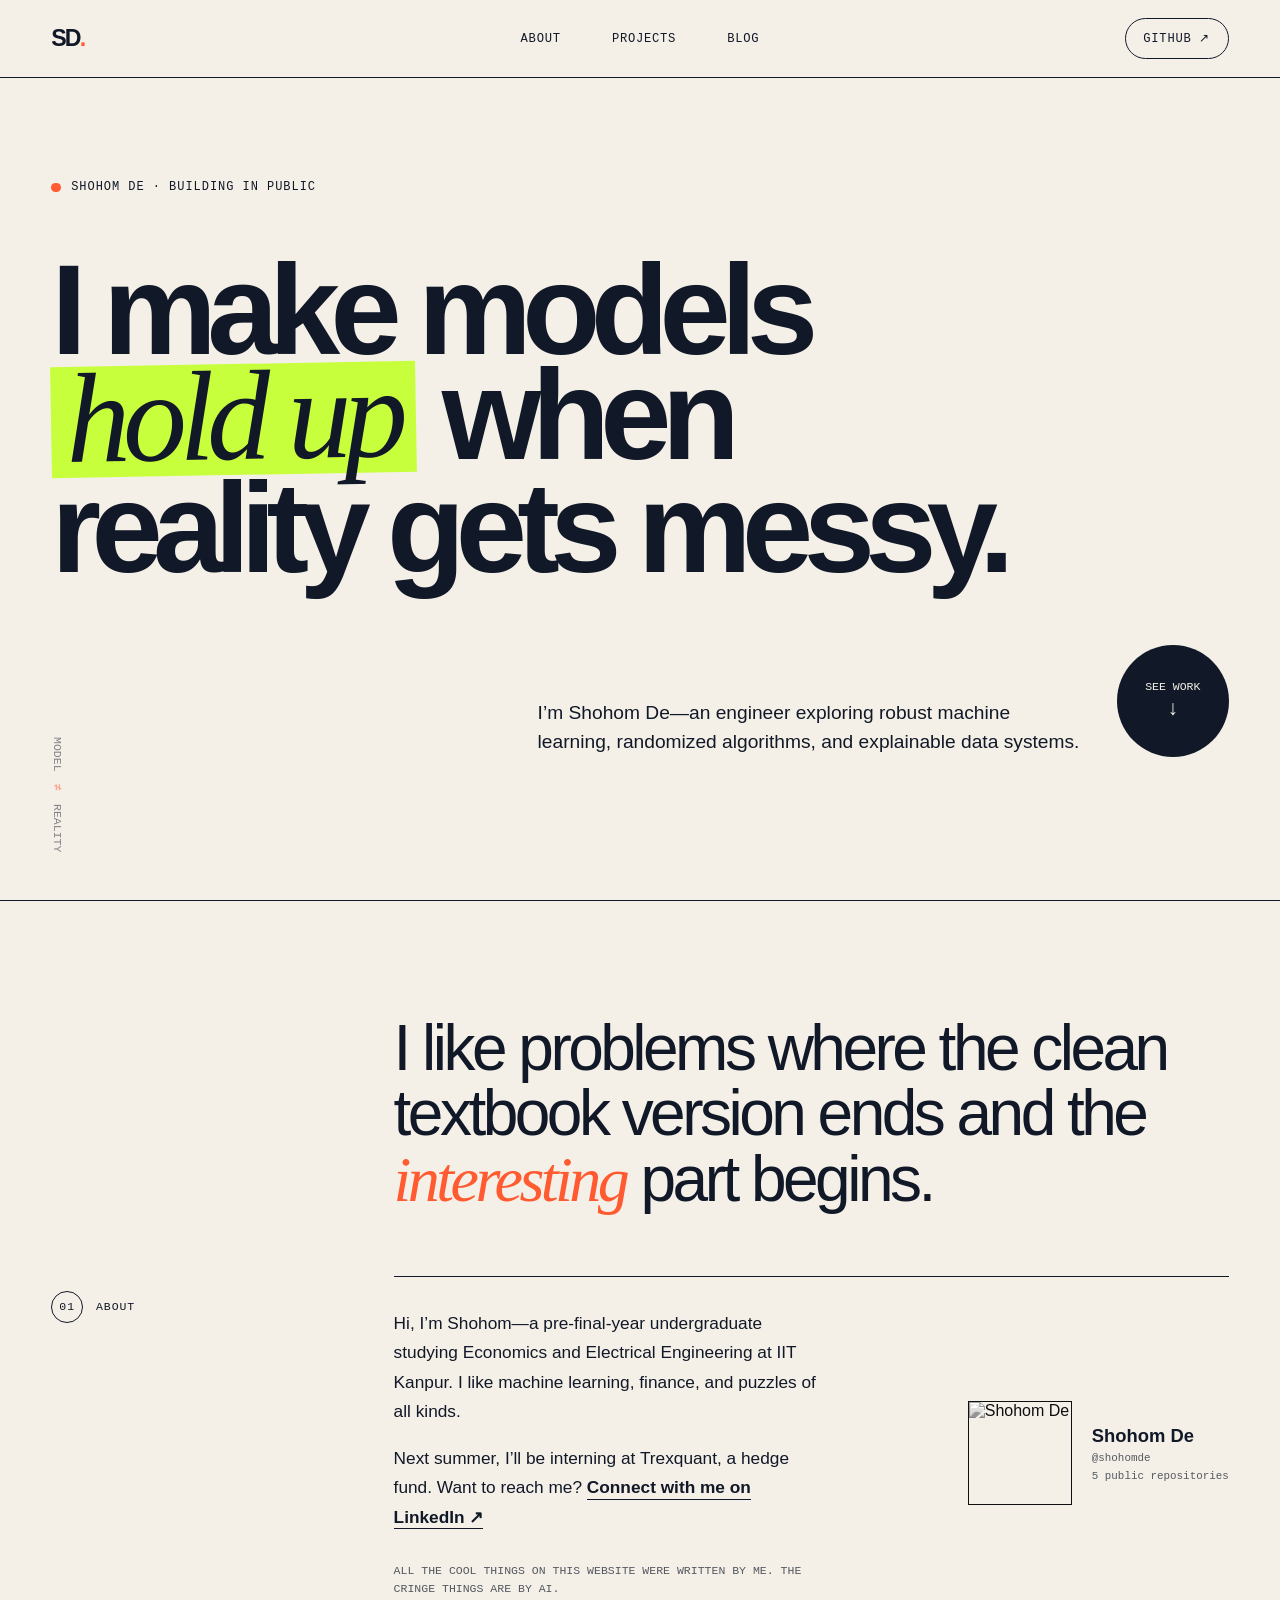
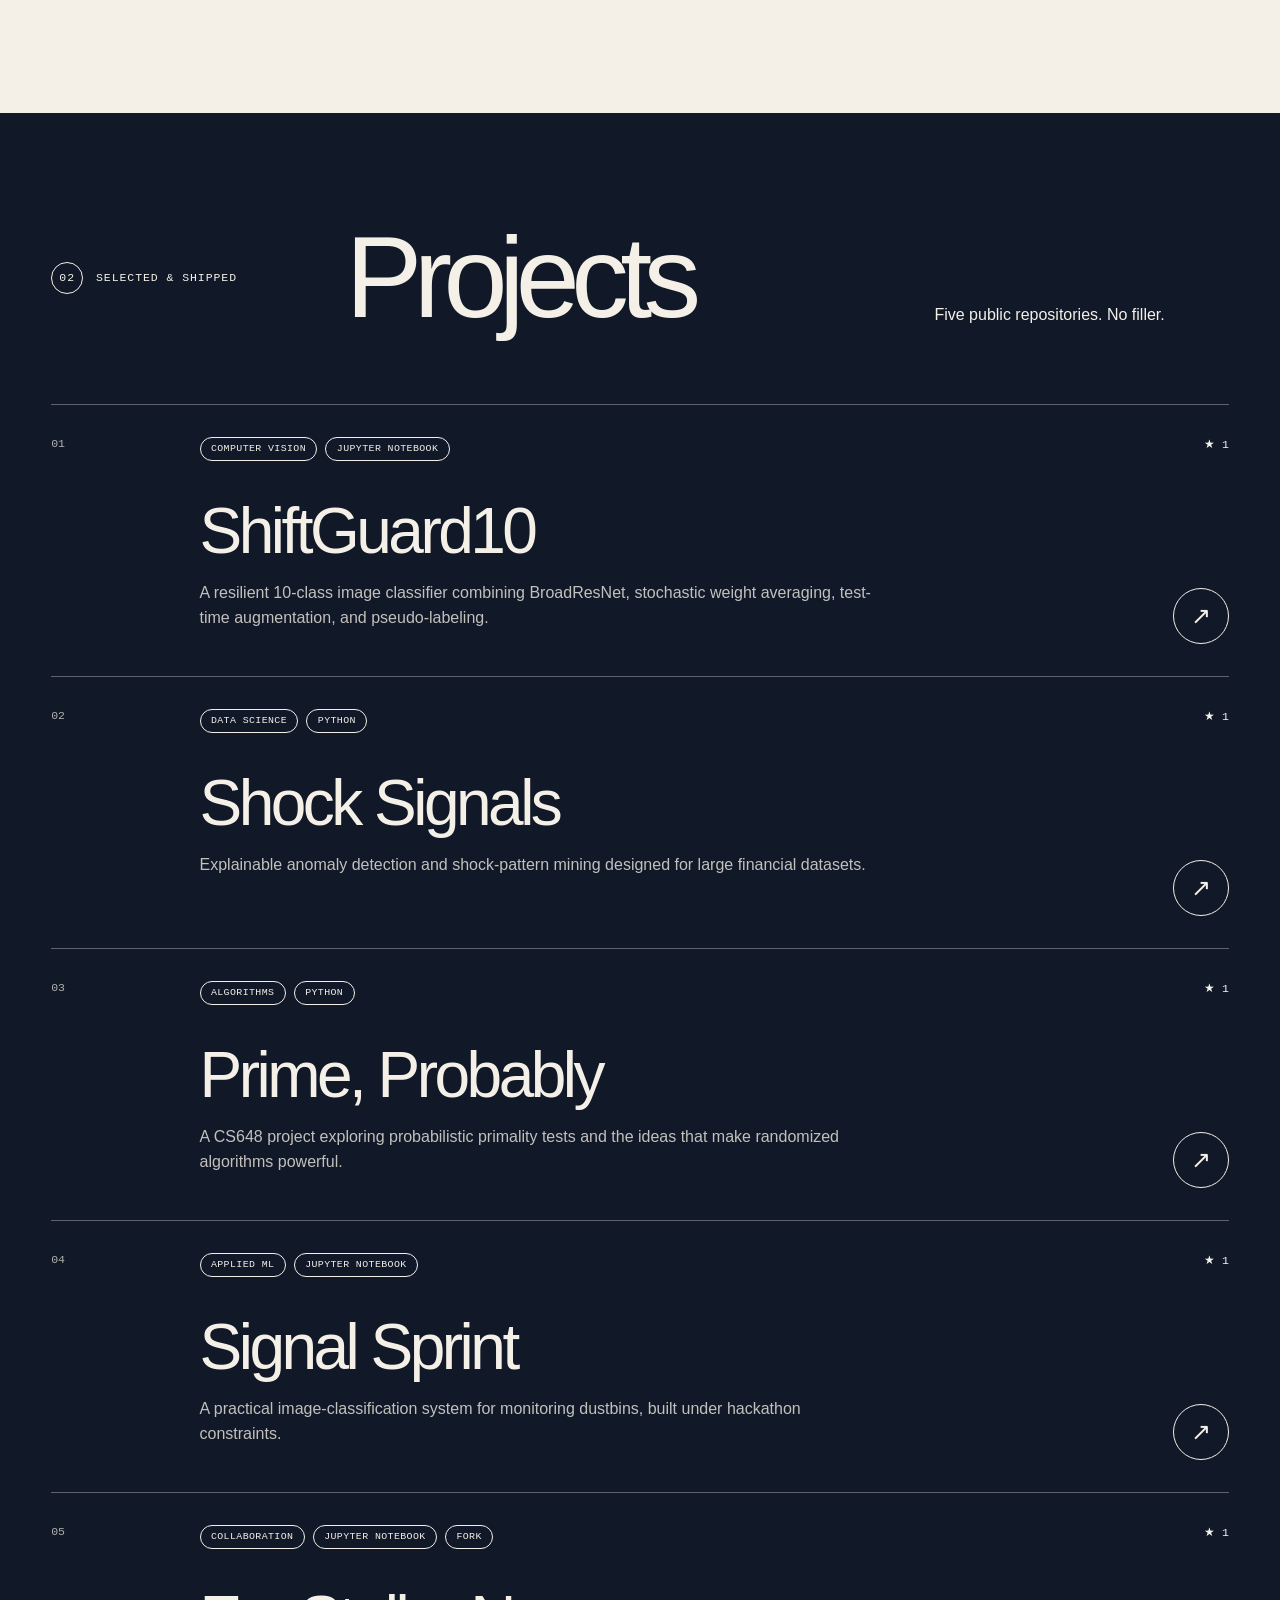
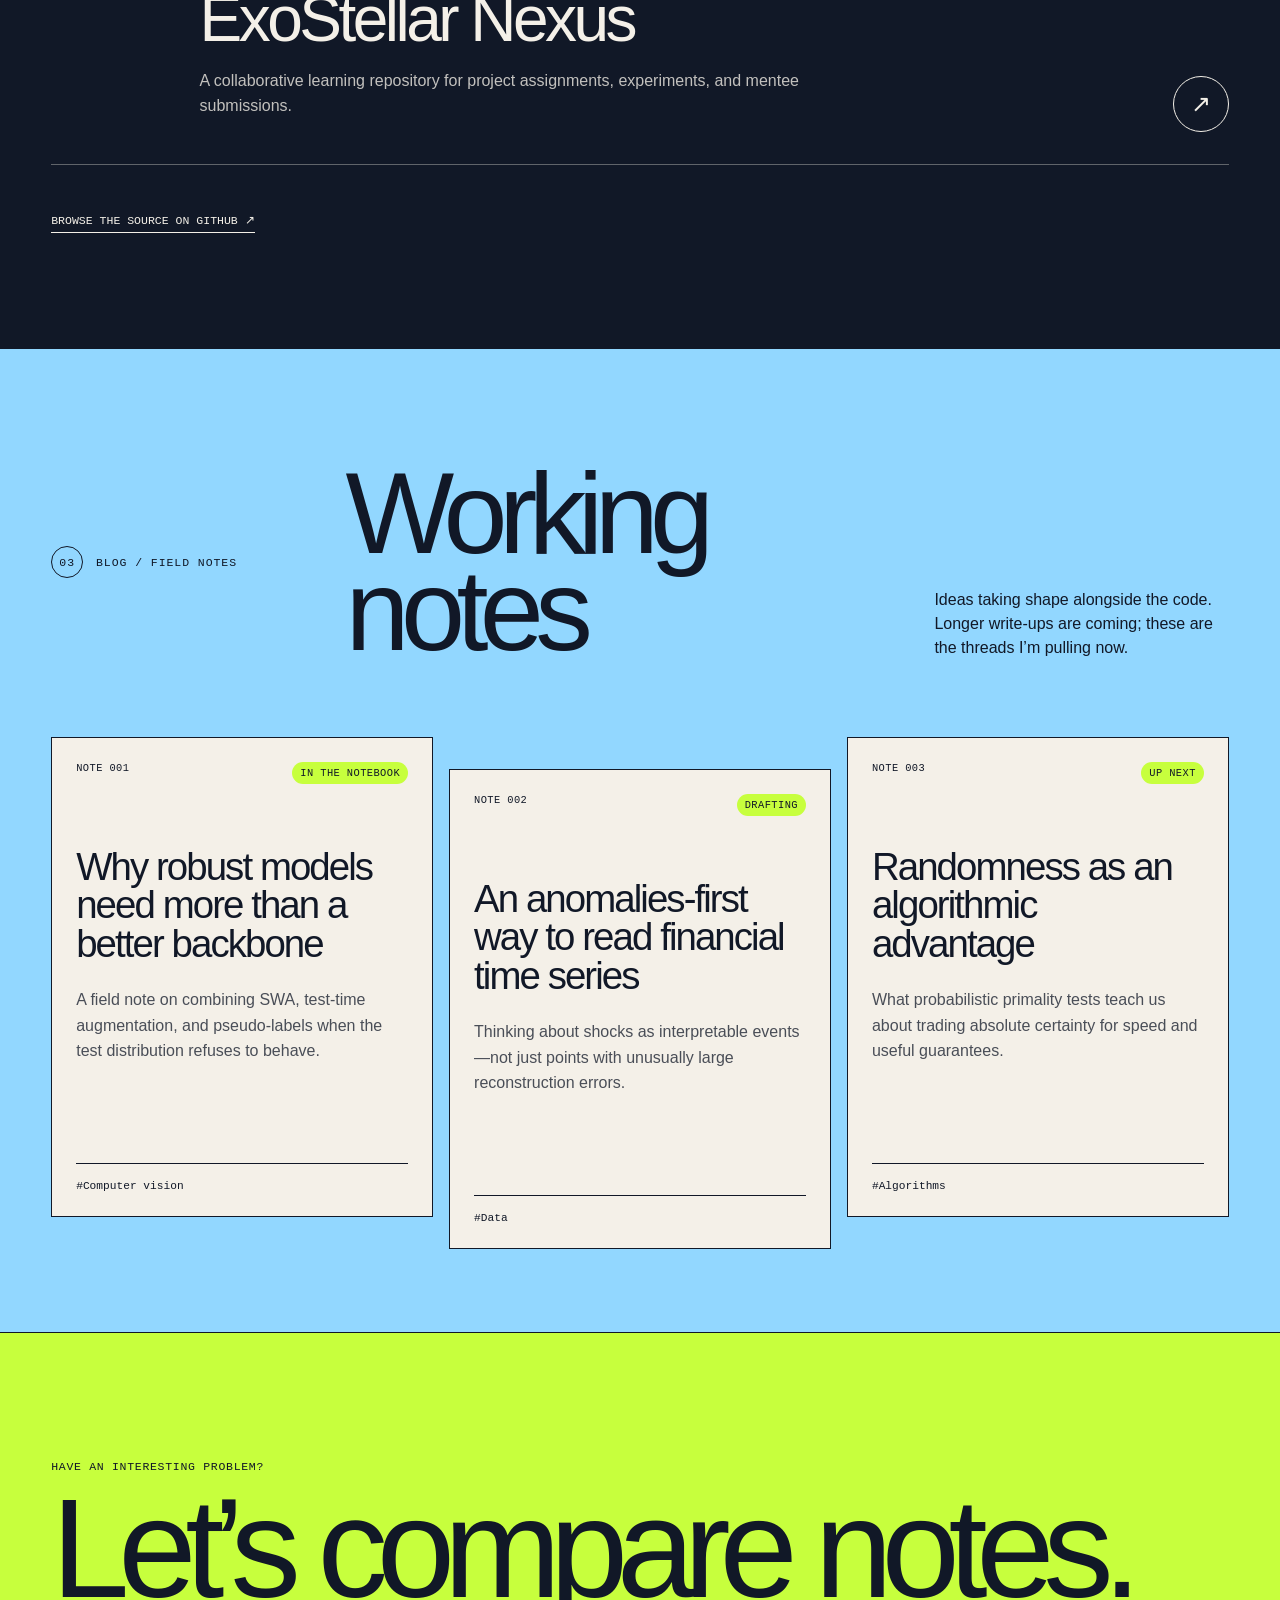
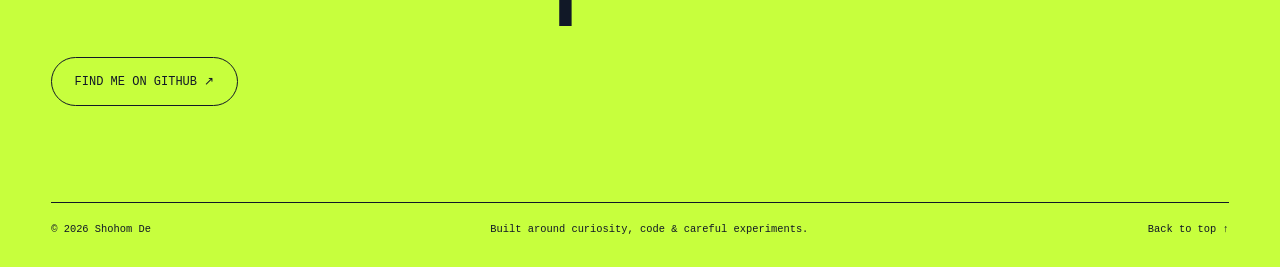
==== commit 3f5aca6b: "Strengthen Shohom De SEO identity" ====
--- a/index.html
+++ b/index.html
@@ -3,29 +3,36 @@
 <head>
   <meta charset="utf-8">
   <meta name="viewport" content="width=device-width, initial-scale=1">
-  <title>Shohom De — Machine Learning & Algorithms</title>
-  <meta name="description" content="A portfolio of robust machine learning, algorithms, anomaly detection, and applied AI experiments by Shohom De.">
+  <title>Shohom De — IIT Kanpur | Machine Learning & Finance</title>
+  <meta name="description" content="Shohom De is an Economics and Electrical Engineering undergraduate at IIT Kanpur interested in machine learning, finance, algorithms, and puzzles.">
   <link rel="canonical" href="https://shohomde.github.io/">
   <meta property="og:type" content="website">
-  <meta property="og:title" content="Shohom De — Machine Learning & Algorithms">
-  <meta property="og:description" content="Models, algorithms, and experiments built for messy real-world data.">
+  <meta property="og:title" content="Shohom De — IIT Kanpur | Machine Learning & Finance">
+  <meta property="og:description" content="IIT Kanpur undergraduate working across machine learning, finance, algorithms, and applied data science.">
   <meta property="og:url" content="https://shohomde.github.io/">
   <meta property="og:image" content="https://shohomde.github.io/og.png">
   <meta name="twitter:card" content="summary_large_image">
-  <meta name="twitter:title" content="Shohom De — Machine Learning & Algorithms">
-  <meta name="twitter:description" content="Models, algorithms, and experiments built for messy real-world data.">
+  <meta name="twitter:title" content="Shohom De — IIT Kanpur | Machine Learning & Finance">
+  <meta name="twitter:description" content="IIT Kanpur undergraduate working across machine learning, finance, algorithms, and applied data science.">
   <meta name="twitter:image" content="https://shohomde.github.io/og.png">
   <script type="application/ld+json">
     {
       "@context": "https://schema.org",
       "@type": "Person",
       "name": "Shohom De",
+      "jobTitle": "Undergraduate Student",
       "url": "https://shohomde.github.io/",
       "image": "https://avatars.githubusercontent.com/u/153289495?v=4",
       "sameAs": [
         "https://github.com/shohomde",
         "https://www.linkedin.com/in/shohom-de-4378b4236/"
       ],
+      "affiliation": {
+        "@type": "CollegeOrUniversity",
+        "name": "Indian Institute of Technology Kanpur",
+        "alternateName": "IIT Kanpur",
+        "url": "https://www.iitk.ac.in/"
+      },
       "knowsAbout": [
         "Machine Learning",
         "Finance",
@@ -39,6 +46,6 @@
   <link rel="stylesheet" href="./styles.css">
 </head>
 <body>
-<main><header class="site-header"><a class="wordmark" href="#top" aria-label="Shohom De, home">SD<span class="wordmark-dot">.</span></a><nav aria-label="Main navigation"><a href="#about">About</a><a href="#projects">Projects</a><a href="#notes">Blog</a></nav><a class="header-cta" href="https://github.com/shohomde" target="_blank" rel="noreferrer">GitHub <span aria-hidden="true">↗</span></a></header><section class="hero" id="top"><div class="hero-kicker"><span class="pulse"></span>Building in public</div><h1>I make models<br/><span>hold up</span> when<br/>reality gets messy.</h1><div class="hero-bottom"><p>I’m Shohom De—an engineer exploring robust machine learning, randomized algorithms, and explainable data systems.</p><a class="circle-link" href="#projects" aria-label="See my projects"><span>See work</span><span aria-hidden="true">↓</span></a></div><div class="hero-code" aria-hidden="true"><span>MODEL</span><strong>≠</strong><span>REALITY</span></div></section><section class="about section-pad" id="about"><div class="section-label"><span>01</span><p>About</p></div><div class="about-copy"><p class="big-copy">I like problems where the clean textbook version ends and the <em>interesting</em> part begins.</p><div class="about-grid"><div class="about-bio"><p>Hi, I’m Shohom—a pre-final-year undergraduate studying Economics and Electrical Engineering. I like machine learning, finance, and puzzles of all kinds.</p><p>Next summer, I’ll be interning at Trexquant, a hedge fund. Want to reach me? <a href="https://www.linkedin.com/in/shohom-de-4378b4236/" target="_blank" rel="noreferrer">Connect with me on LinkedIn <span aria-hidden="true">↗</span></a></p><p class="about-aside">All the cool things on this website were written by me. The cringe things are by AI.</p></div><div class="profile-card"><img src="https://avatars.githubusercontent.com/u/153289495?v=4" alt="Shohom De" width="160" height="160"/><div><strong>Shohom De</strong><span>@shohomde</span><span>5 public repositories</span></div></div></div></div></section><section class="projects section-pad" id="projects"><div class="section-heading"><div class="section-label"><span>02</span><p>Selected &amp; shipped</p></div><h2>Projects</h2><p>Five public repositories. No filler.</p></div><div class="project-list"><a class="project-card lime" href="https://github.com/shohomde/ShiftGuard10-Robust-Image-Classification" target="_blank" rel="noreferrer"><div class="project-index">01</div><div class="project-main"><div class="project-tags"><span>Computer vision</span><span>Jupyter Notebook</span></div><h3>ShiftGuard10</h3><p>A resilient 10-class image classifier combining BroadResNet, stochastic weight averaging, test-time augmentation, and pseudo-labeling.</p></div><div class="project-meta"><span>★ 1</span><span class="project-arrow"><span aria-hidden="true">↗</span></span></div></a><a class="project-card blue" href="https://github.com/shohomde/anamoly-detection-and-shock-detection-in-big-financial-datasets" target="_blank" rel="noreferrer"><div class="project-index">02</div><div class="project-main"><div class="project-tags"><span>Data science</span><span>Python</span></div><h3>Shock Signals</h3><p>Explainable anomaly detection and shock-pattern mining designed for large financial datasets.</p></div><div class="project-meta"><span>★ 1</span><span class="project-arrow"><span aria-hidden="true">↗</span></span></div></a><a class="project-card orange" href="https://github.com/shohomde/Randomised-Algorithms-CS648-project" target="_blank" rel="noreferrer"><div class="project-index">03</div><div class="project-main"><div class="project-tags"><span>Algorithms</span><span>Python</span></div><h3>Prime, Probably</h3><p>A CS648 project exploring probabilistic primality tests and the ideas that make randomized algorithms powerful.</p></div><div class="project-meta"><span>★ 1</span><span class="project-arrow"><span aria-hidden="true">↗</span></span></div></a><a class="project-card pink" href="https://github.com/shohomde/signalsprint-hackathon" target="_blank" rel="noreferrer"><div class="project-index">04</div><div class="project-main"><div class="project-tags"><span>Applied ML</span><span>Jupyter Notebook</span></div><h3>Signal Sprint</h3><p>A practical image-classification system for monitoring dustbins, built under hackathon constraints.</p></div><div class="project-meta"><span>★ 1</span><span class="project-arrow"><span aria-hidden="true">↗</span></span></div></a><a class="project-card violet" href="https://github.com/shohomde/ExoStellar_Nexus" target="_blank" rel="noreferrer"><div class="project-index">05</div><div class="project-main"><div class="project-tags"><span>Collaboration</span><span>Jupyter Notebook</span><span>Fork</span></div><h3>ExoStellar Nexus</h3><p>A collaborative learning repository for project assignments, experiments, and mentee submissions.</p></div><div class="project-meta"><span>★ 1</span><span class="project-arrow"><span aria-hidden="true">↗</span></span></div></a></div><a class="text-link" href="https://github.com/shohomde?tab=repositories" target="_blank" rel="noreferrer">Browse the source on GitHub <span aria-hidden="true">↗</span></a></section><section class="notes section-pad" id="notes"><div class="section-heading notes-heading"><div class="section-label"><span>03</span><p>Blog / field notes</p></div><h2>Working notes</h2><p>Ideas taking shape alongside the code. Longer write-ups are coming; these are the threads I’m pulling now.</p></div><div class="notes-grid"><article class="note-card"><div class="note-top"><span>NOTE 001</span><span>In the notebook</span></div><h3>Why robust models need more than a better backbone</h3><p>A field note on combining SWA, test-time augmentation, and pseudo-labels when the test distribution refuses to behave.</p><div class="note-tag">#Computer vision</div></article><article class="note-card"><div class="note-top"><span>NOTE 002</span><span>Drafting</span></div><h3>An anomalies-first way to read financial time series</h3><p>Thinking about shocks as interpretable events—not just points with unusually large reconstruction errors.</p><div class="note-tag">#Data</div></article><article class="note-card"><div class="note-top"><span>NOTE 003</span><span>Up next</span></div><h3>Randomness as an algorithmic advantage</h3><p>What probabilistic primality tests teach us about trading absolute certainty for speed and useful guarantees.</p><div class="note-tag">#Algorithms</div></article></div></section><footer><div><p>Have an interesting problem?</p><h2>Let’s compare notes.</h2></div><a class="footer-link" href="https://github.com/shohomde" target="_blank" rel="noreferrer">Find me on GitHub <span aria-hidden="true">↗</span></a><div class="footer-bottom"><span>© 2026 Shohom De</span><span>Built around curiosity, code &amp; careful experiments.</span><a href="#top">Back to top ↑</a></div></footer></main>
+<main><header class="site-header"><a class="wordmark" href="#top" aria-label="Shohom De, home">SD<span class="wordmark-dot">.</span></a><nav aria-label="Main navigation"><a href="#about">About</a><a href="#projects">Projects</a><a href="#notes">Blog</a></nav><a class="header-cta" href="https://github.com/shohomde" target="_blank" rel="noreferrer">GitHub <span aria-hidden="true">↗</span></a></header><section class="hero" id="top"><div class="hero-kicker"><span class="pulse"></span>Shohom De · Building in public</div><h1>I make models<br/><span>hold up</span> when<br/>reality gets messy.</h1><div class="hero-bottom"><p>I’m Shohom De—an engineer exploring robust machine learning, randomized algorithms, and explainable data systems.</p><a class="circle-link" href="#projects" aria-label="See my projects"><span>See work</span><span aria-hidden="true">↓</span></a></div><div class="hero-code" aria-hidden="true"><span>MODEL</span><strong>≠</strong><span>REALITY</span></div></section><section class="about section-pad" id="about"><div class="section-label"><span>01</span><p>About</p></div><div class="about-copy"><p class="big-copy">I like problems where the clean textbook version ends and the <em>interesting</em> part begins.</p><div class="about-grid"><div class="about-bio"><p>Hi, I’m Shohom—a pre-final-year undergraduate studying Economics and Electrical Engineering at IIT Kanpur. I like machine learning, finance, and puzzles of all kinds.</p><p>Next summer, I’ll be interning at Trexquant, a hedge fund. Want to reach me? <a href="https://www.linkedin.com/in/shohom-de-4378b4236/" target="_blank" rel="noreferrer">Connect with me on LinkedIn <span aria-hidden="true">↗</span></a></p><p class="about-aside">All the cool things on this website were written by me. The cringe things are by AI.</p></div><div class="profile-card"><img src="https://avatars.githubusercontent.com/u/153289495?v=4" alt="Shohom De" width="160" height="160"/><div><strong>Shohom De</strong><span>@shohomde</span><span>5 public repositories</span></div></div></div></div></section><section class="projects section-pad" id="projects"><div class="section-heading"><div class="section-label"><span>02</span><p>Selected &amp; shipped</p></div><h2>Projects</h2><p>Five public repositories. No filler.</p></div><div class="project-list"><a class="project-card lime" href="https://github.com/shohomde/ShiftGuard10-Robust-Image-Classification" target="_blank" rel="noreferrer"><div class="project-index">01</div><div class="project-main"><div class="project-tags"><span>Computer vision</span><span>Jupyter Notebook</span></div><h3>ShiftGuard10</h3><p>A resilient 10-class image classifier combining BroadResNet, stochastic weight averaging, test-time augmentation, and pseudo-labeling.</p></div><div class="project-meta"><span>★ 1</span><span class="project-arrow"><span aria-hidden="true">↗</span></span></div></a><a class="project-card blue" href="https://github.com/shohomde/anamoly-detection-and-shock-detection-in-big-financial-datasets" target="_blank" rel="noreferrer"><div class="project-index">02</div><div class="project-main"><div class="project-tags"><span>Data science</span><span>Python</span></div><h3>Shock Signals</h3><p>Explainable anomaly detection and shock-pattern mining designed for large financial datasets.</p></div><div class="project-meta"><span>★ 1</span><span class="project-arrow"><span aria-hidden="true">↗</span></span></div></a><a class="project-card orange" href="https://github.com/shohomde/Randomised-Algorithms-CS648-project" target="_blank" rel="noreferrer"><div class="project-index">03</div><div class="project-main"><div class="project-tags"><span>Algorithms</span><span>Python</span></div><h3>Prime, Probably</h3><p>A CS648 project exploring probabilistic primality tests and the ideas that make randomized algorithms powerful.</p></div><div class="project-meta"><span>★ 1</span><span class="project-arrow"><span aria-hidden="true">↗</span></span></div></a><a class="project-card pink" href="https://github.com/shohomde/signalsprint-hackathon" target="_blank" rel="noreferrer"><div class="project-index">04</div><div class="project-main"><div class="project-tags"><span>Applied ML</span><span>Jupyter Notebook</span></div><h3>Signal Sprint</h3><p>A practical image-classification system for monitoring dustbins, built under hackathon constraints.</p></div><div class="project-meta"><span>★ 1</span><span class="project-arrow"><span aria-hidden="true">↗</span></span></div></a><a class="project-card violet" href="https://github.com/shohomde/ExoStellar_Nexus" target="_blank" rel="noreferrer"><div class="project-index">05</div><div class="project-main"><div class="project-tags"><span>Collaboration</span><span>Jupyter Notebook</span><span>Fork</span></div><h3>ExoStellar Nexus</h3><p>A collaborative learning repository for project assignments, experiments, and mentee submissions.</p></div><div class="project-meta"><span>★ 1</span><span class="project-arrow"><span aria-hidden="true">↗</span></span></div></a></div><a class="text-link" href="https://github.com/shohomde?tab=repositories" target="_blank" rel="noreferrer">Browse the source on GitHub <span aria-hidden="true">↗</span></a></section><section class="notes section-pad" id="notes"><div class="section-heading notes-heading"><div class="section-label"><span>03</span><p>Blog / field notes</p></div><h2>Working notes</h2><p>Ideas taking shape alongside the code. Longer write-ups are coming; these are the threads I’m pulling now.</p></div><div class="notes-grid"><article class="note-card"><div class="note-top"><span>NOTE 001</span><span>In the notebook</span></div><h3>Why robust models need more than a better backbone</h3><p>A field note on combining SWA, test-time augmentation, and pseudo-labels when the test distribution refuses to behave.</p><div class="note-tag">#Computer vision</div></article><article class="note-card"><div class="note-top"><span>NOTE 002</span><span>Drafting</span></div><h3>An anomalies-first way to read financial time series</h3><p>Thinking about shocks as interpretable events—not just points with unusually large reconstruction errors.</p><div class="note-tag">#Data</div></article><article class="note-card"><div class="note-top"><span>NOTE 003</span><span>Up next</span></div><h3>Randomness as an algorithmic advantage</h3><p>What probabilistic primality tests teach us about trading absolute certainty for speed and useful guarantees.</p><div class="note-tag">#Algorithms</div></article></div></section><footer><div><p>Have an interesting problem?</p><h2>Let’s compare notes.</h2></div><a class="footer-link" href="https://github.com/shohomde" target="_blank" rel="noreferrer">Find me on GitHub <span aria-hidden="true">↗</span></a><div class="footer-bottom"><span>© 2026 Shohom De</span><span>Built around curiosity, code &amp; careful experiments.</span><a href="#top">Back to top ↑</a></div></footer></main>
 </body>
 </html>
